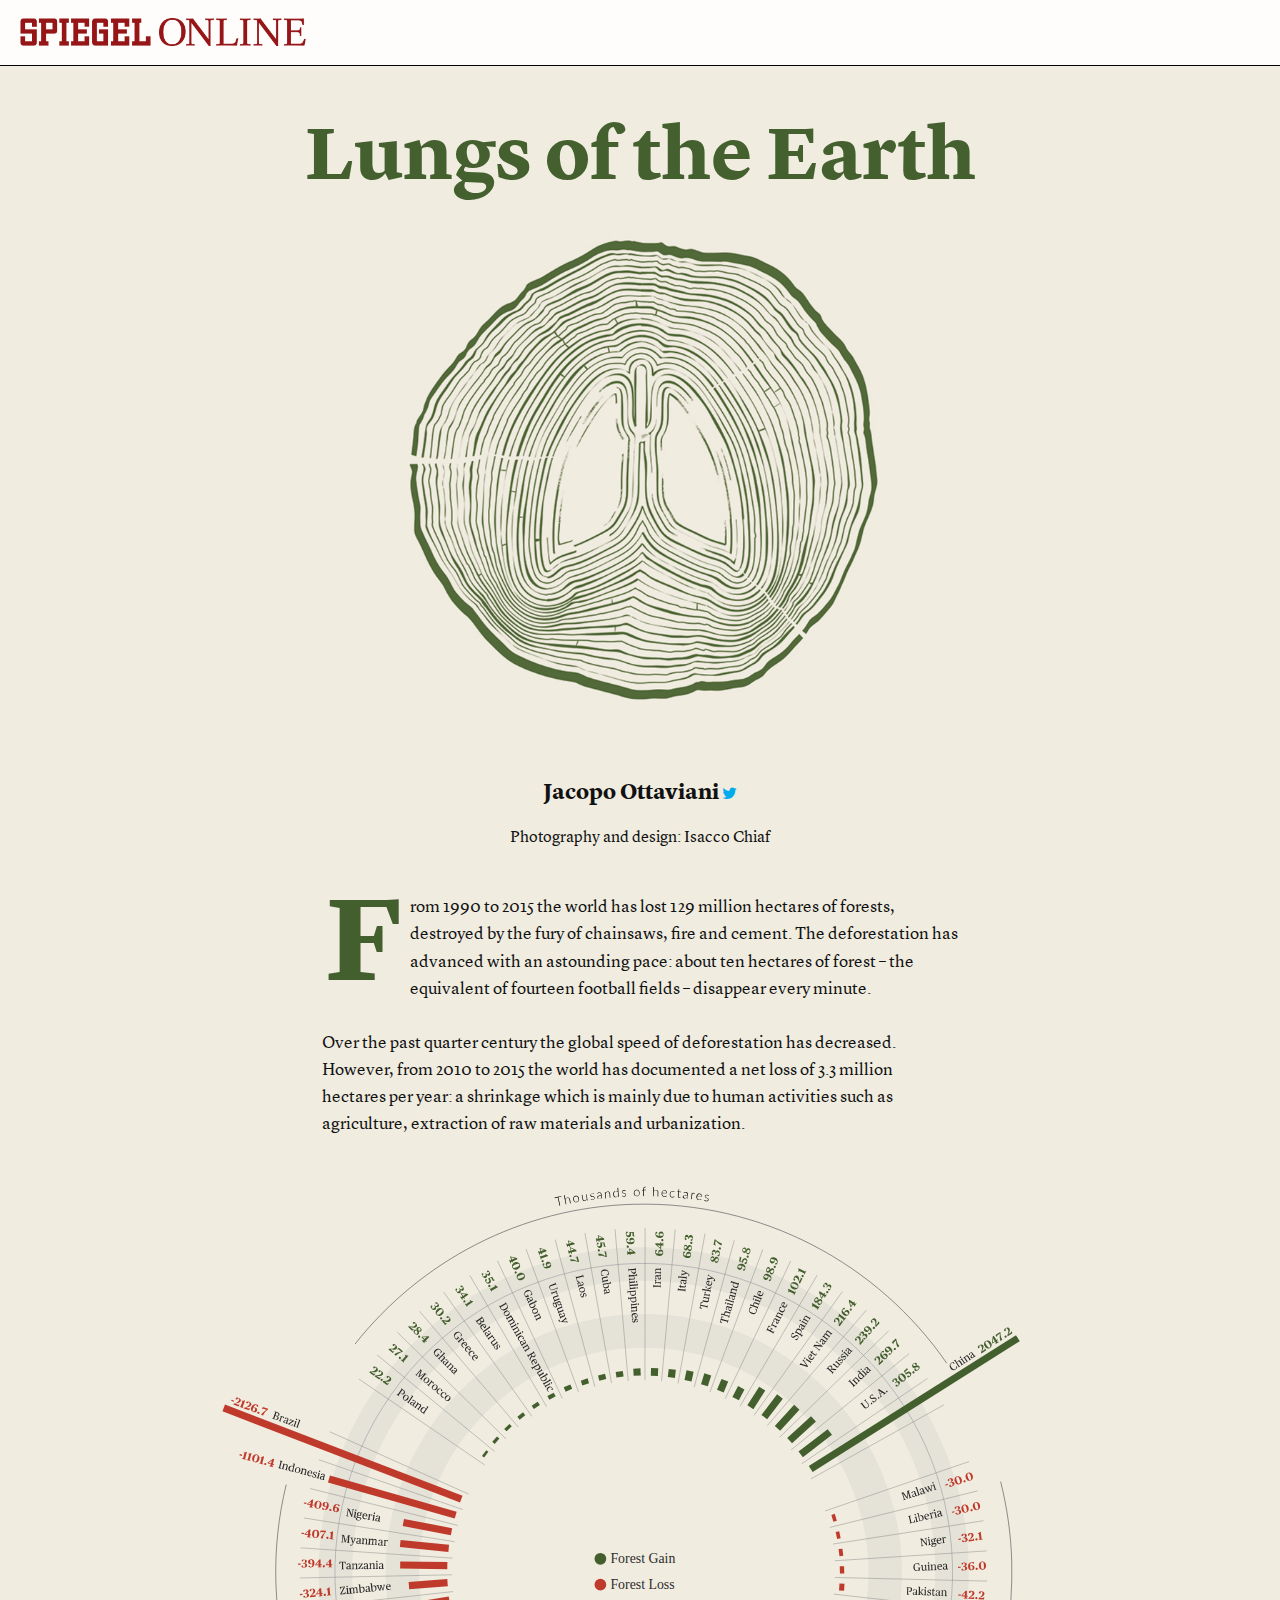
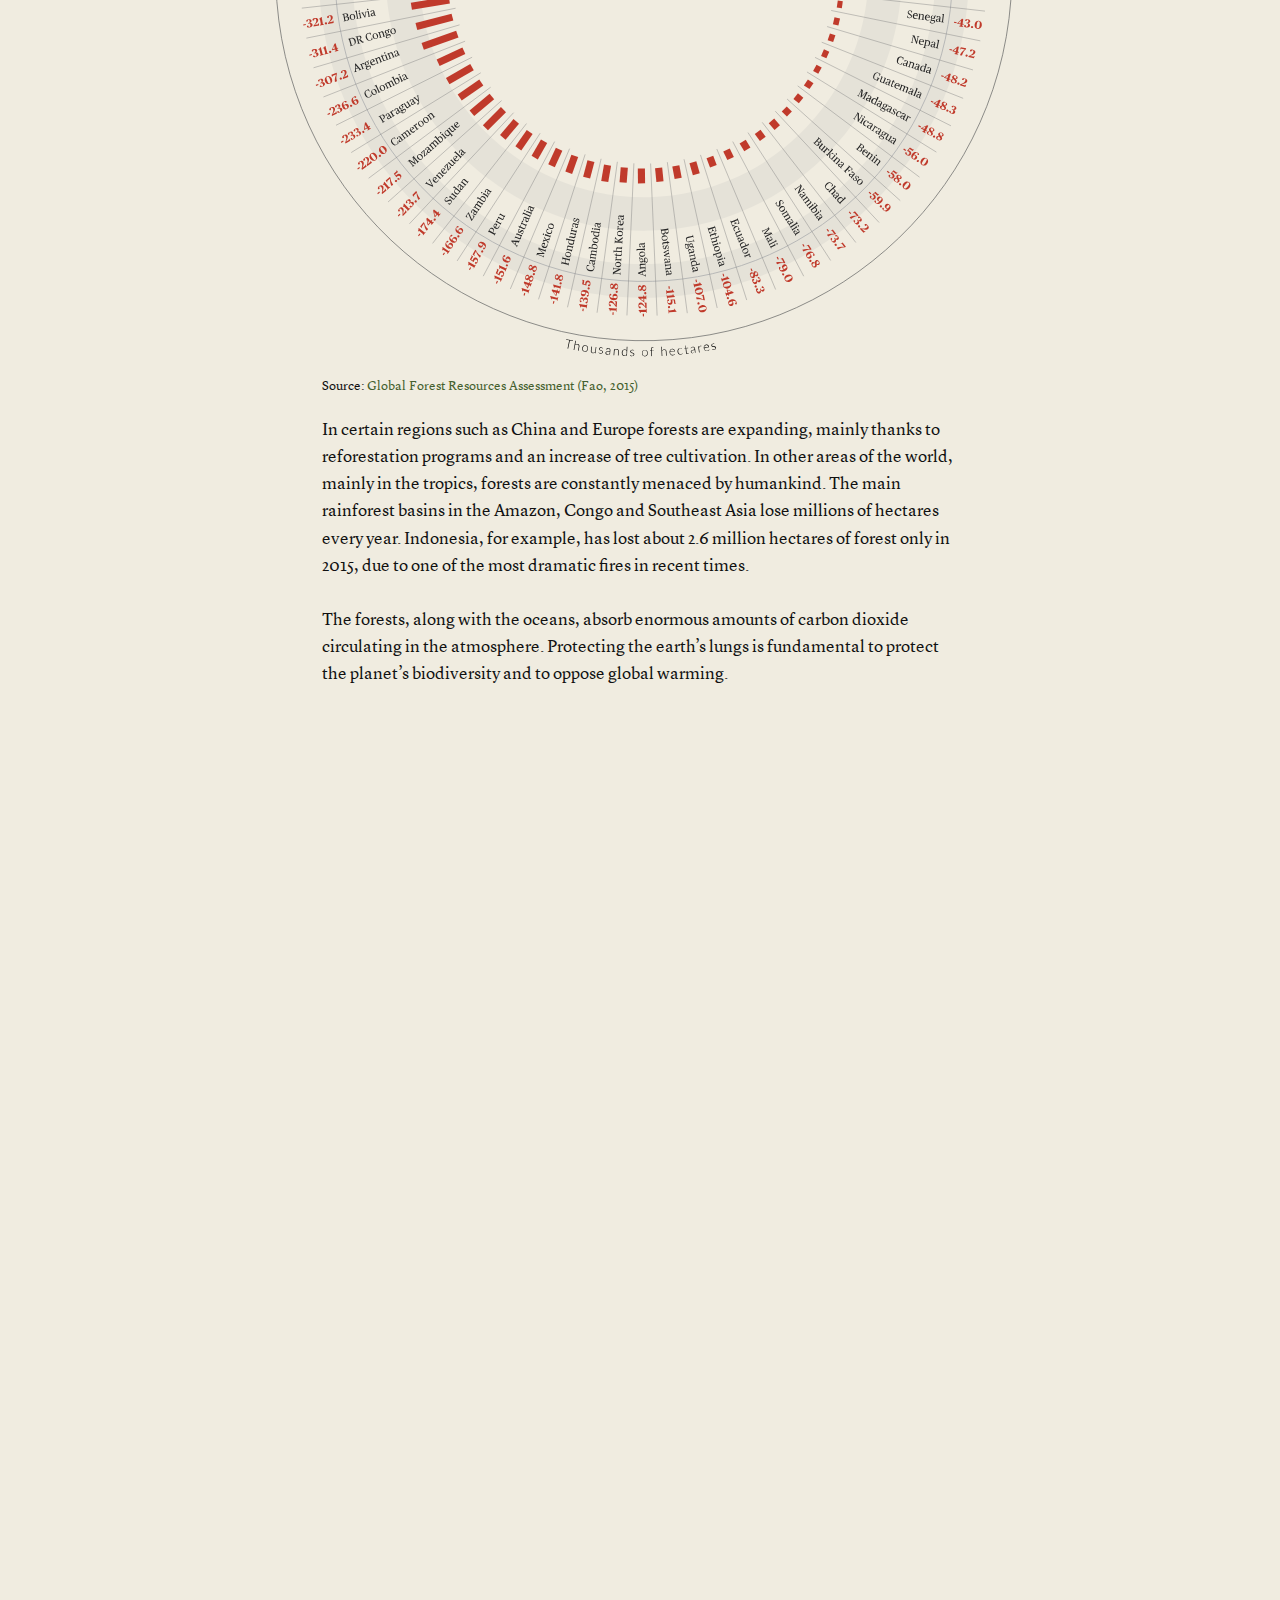
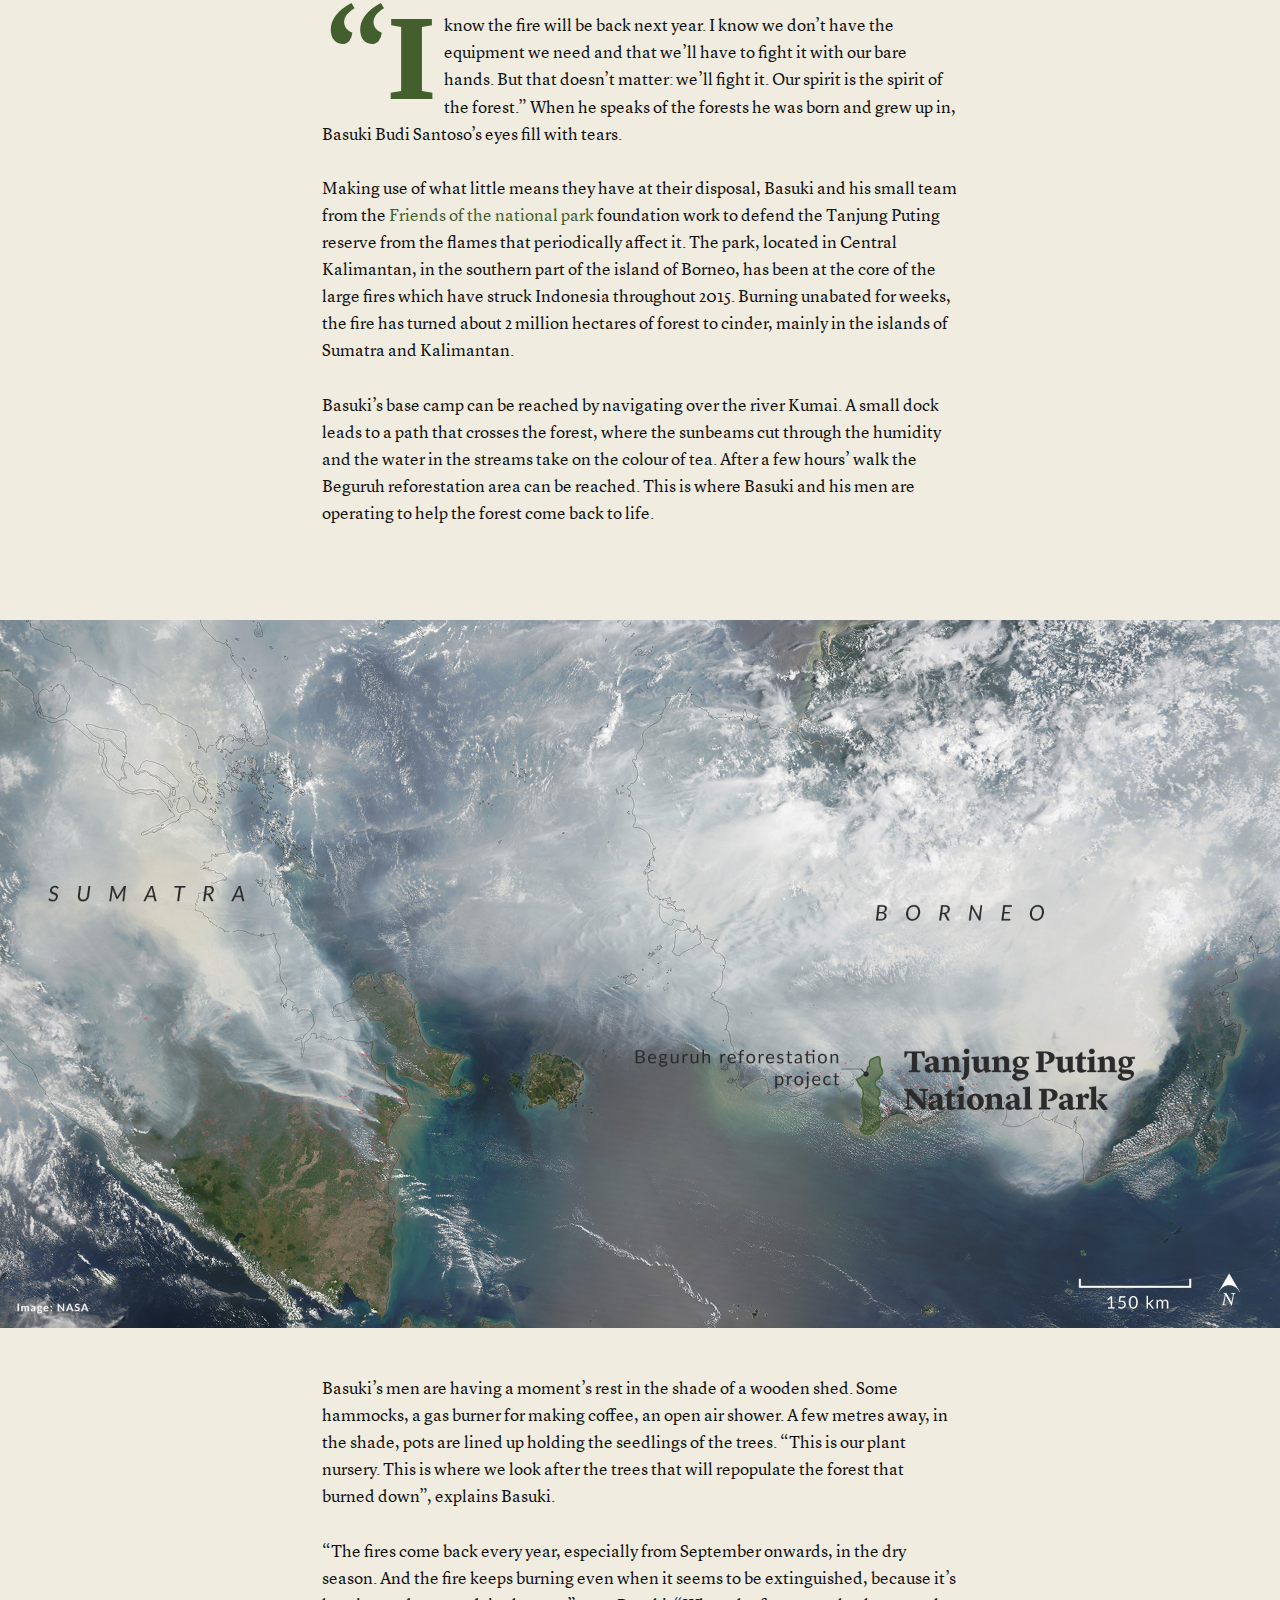
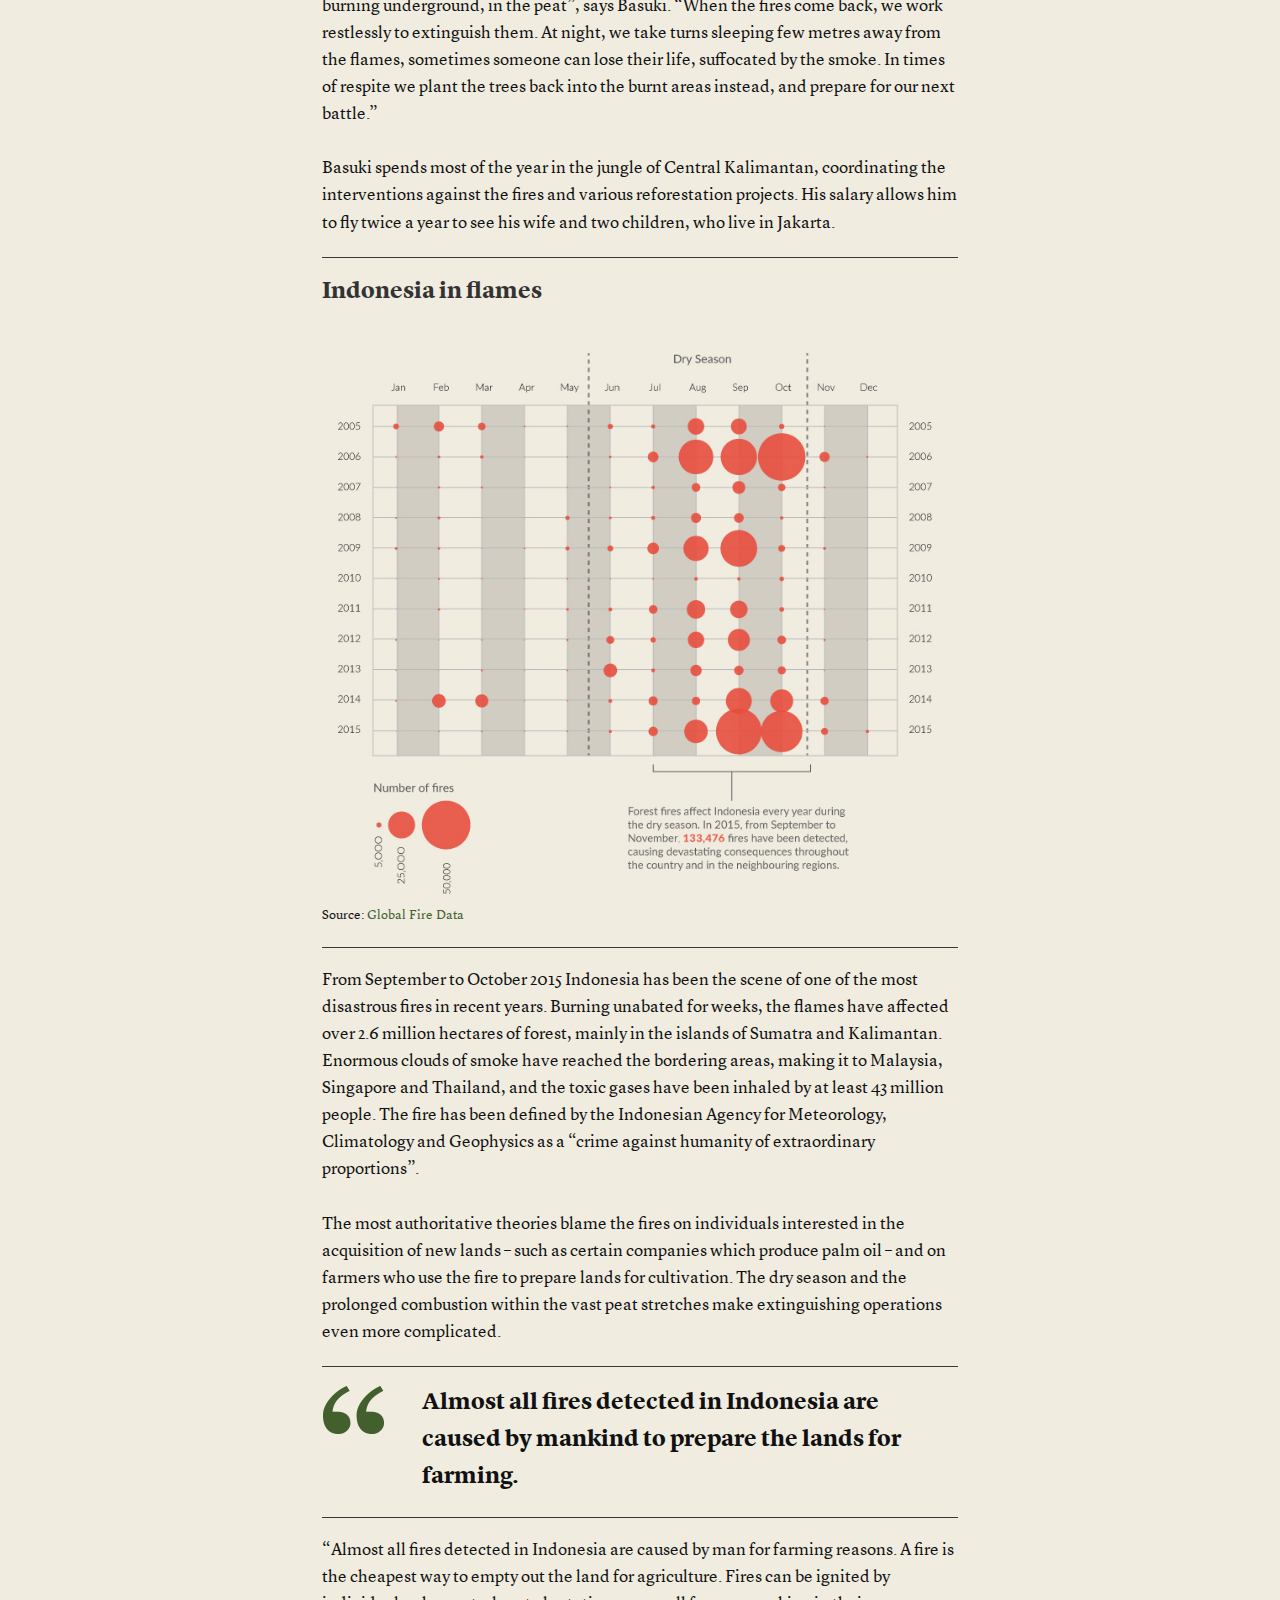
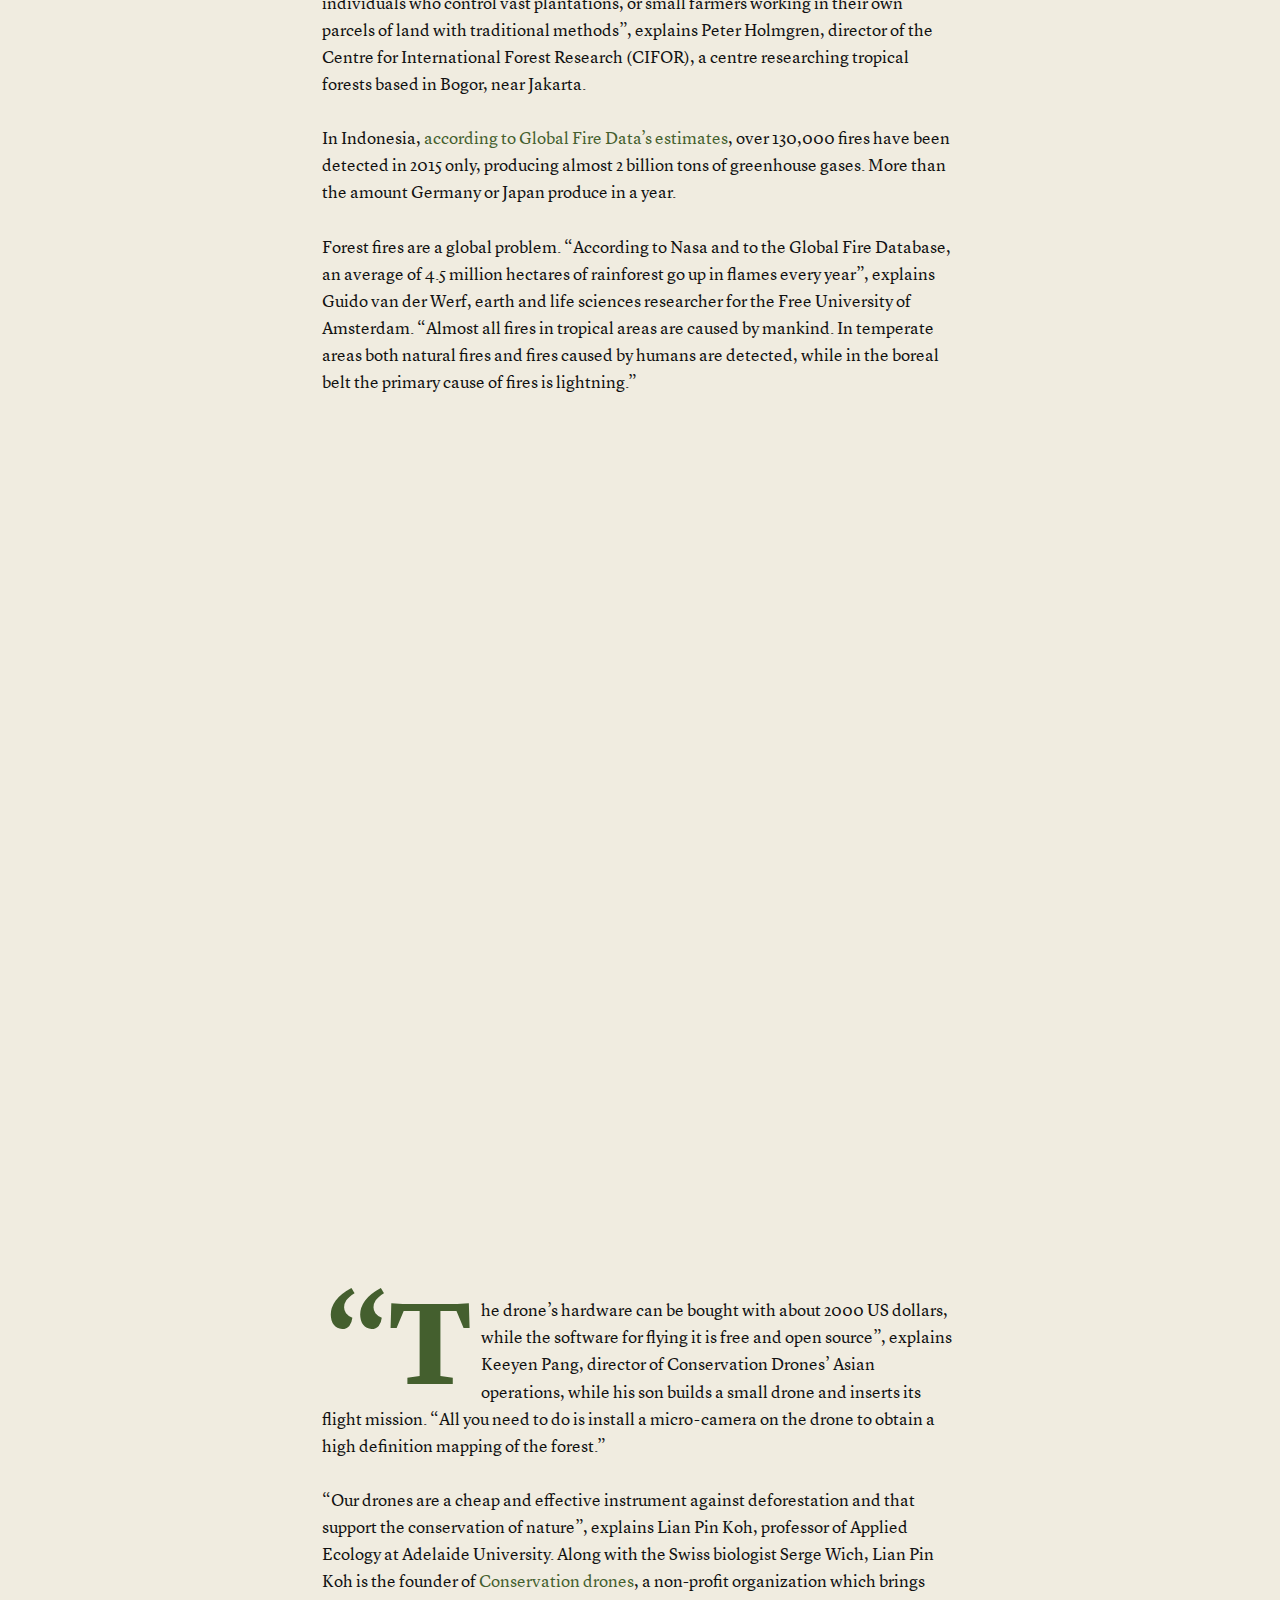
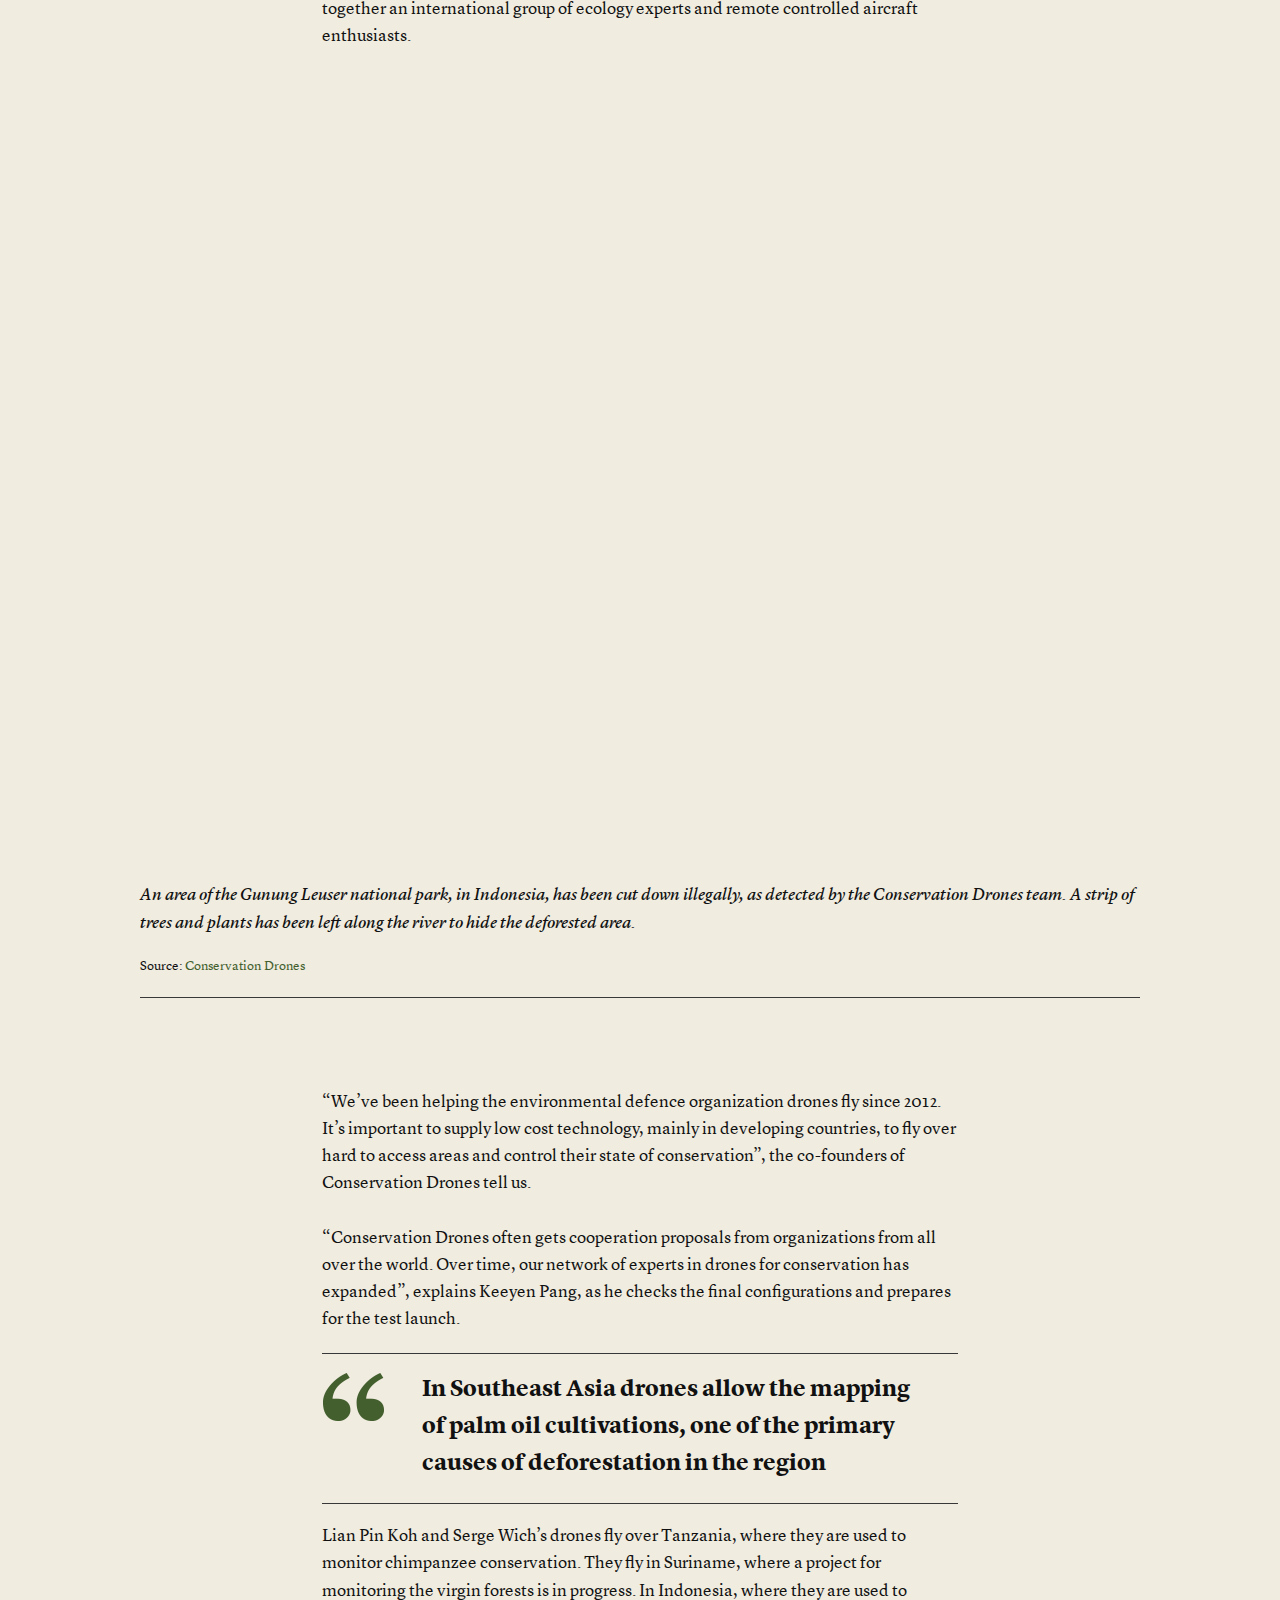
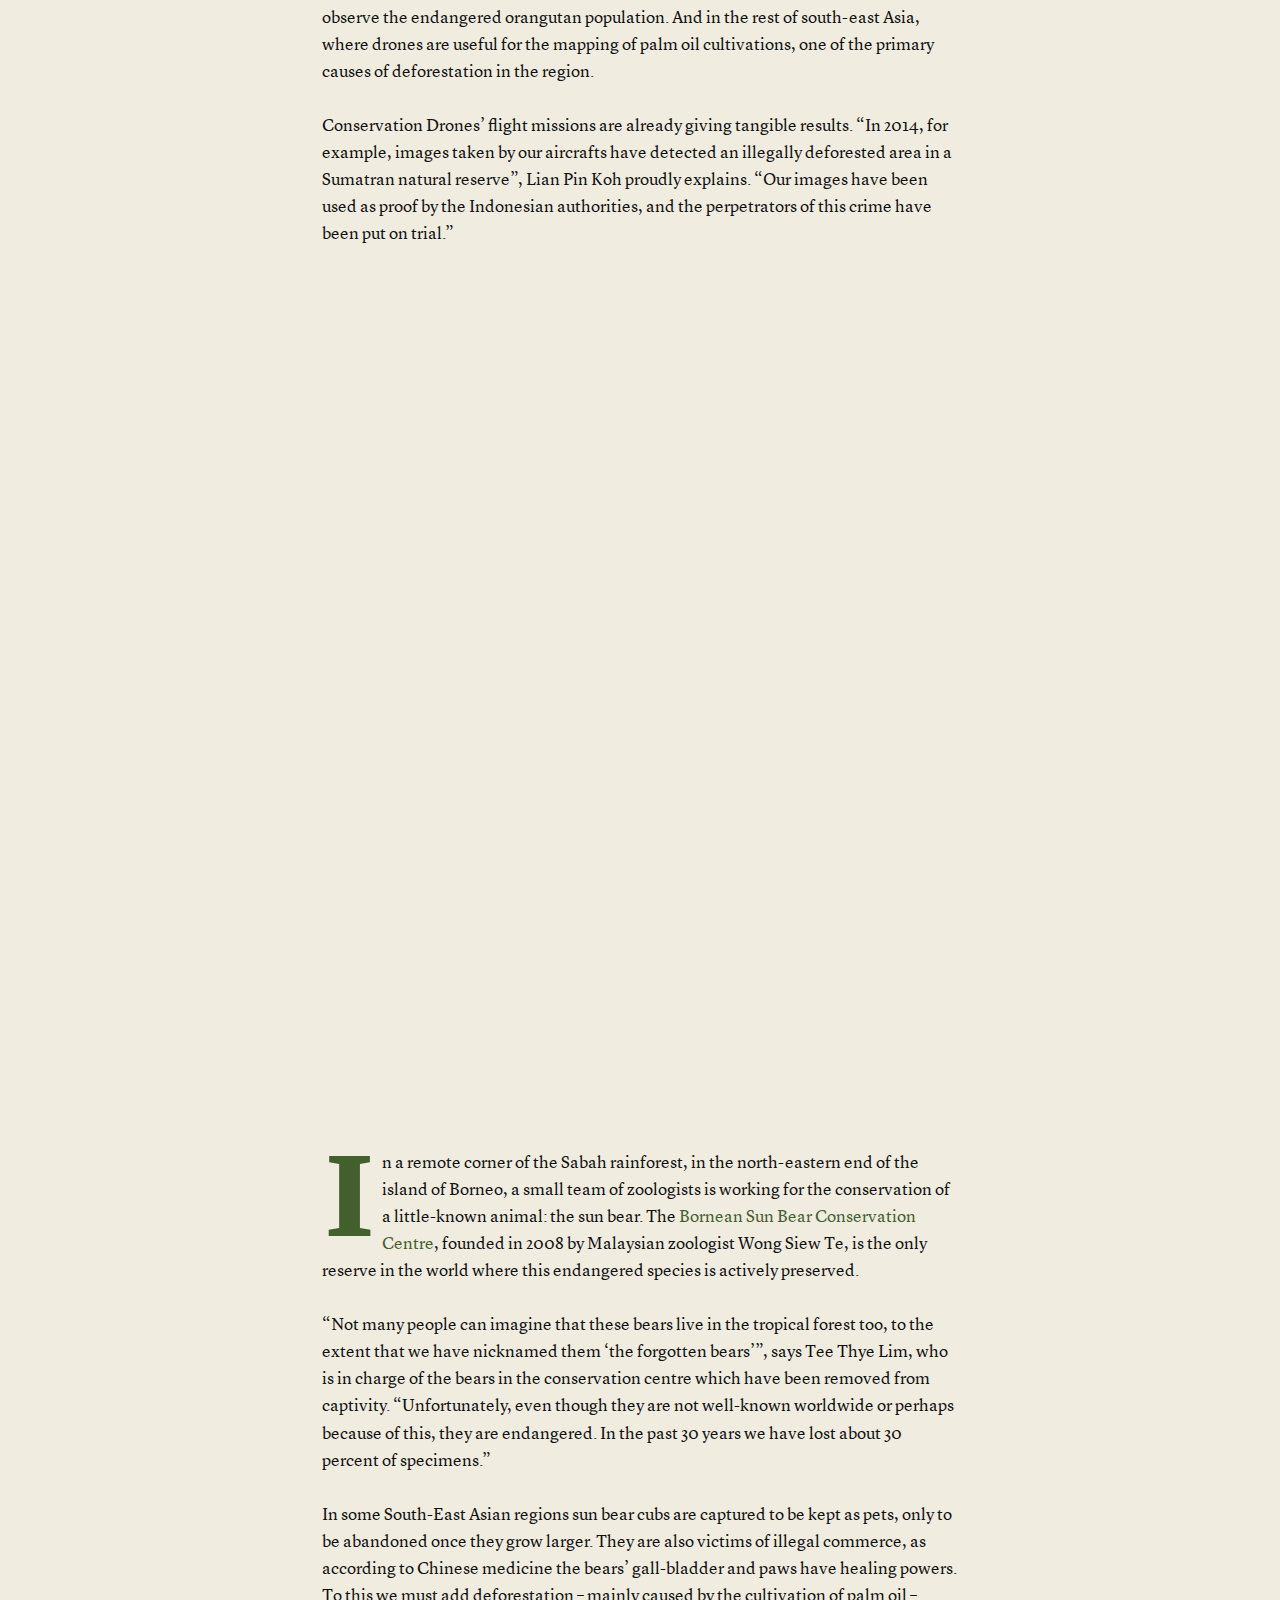
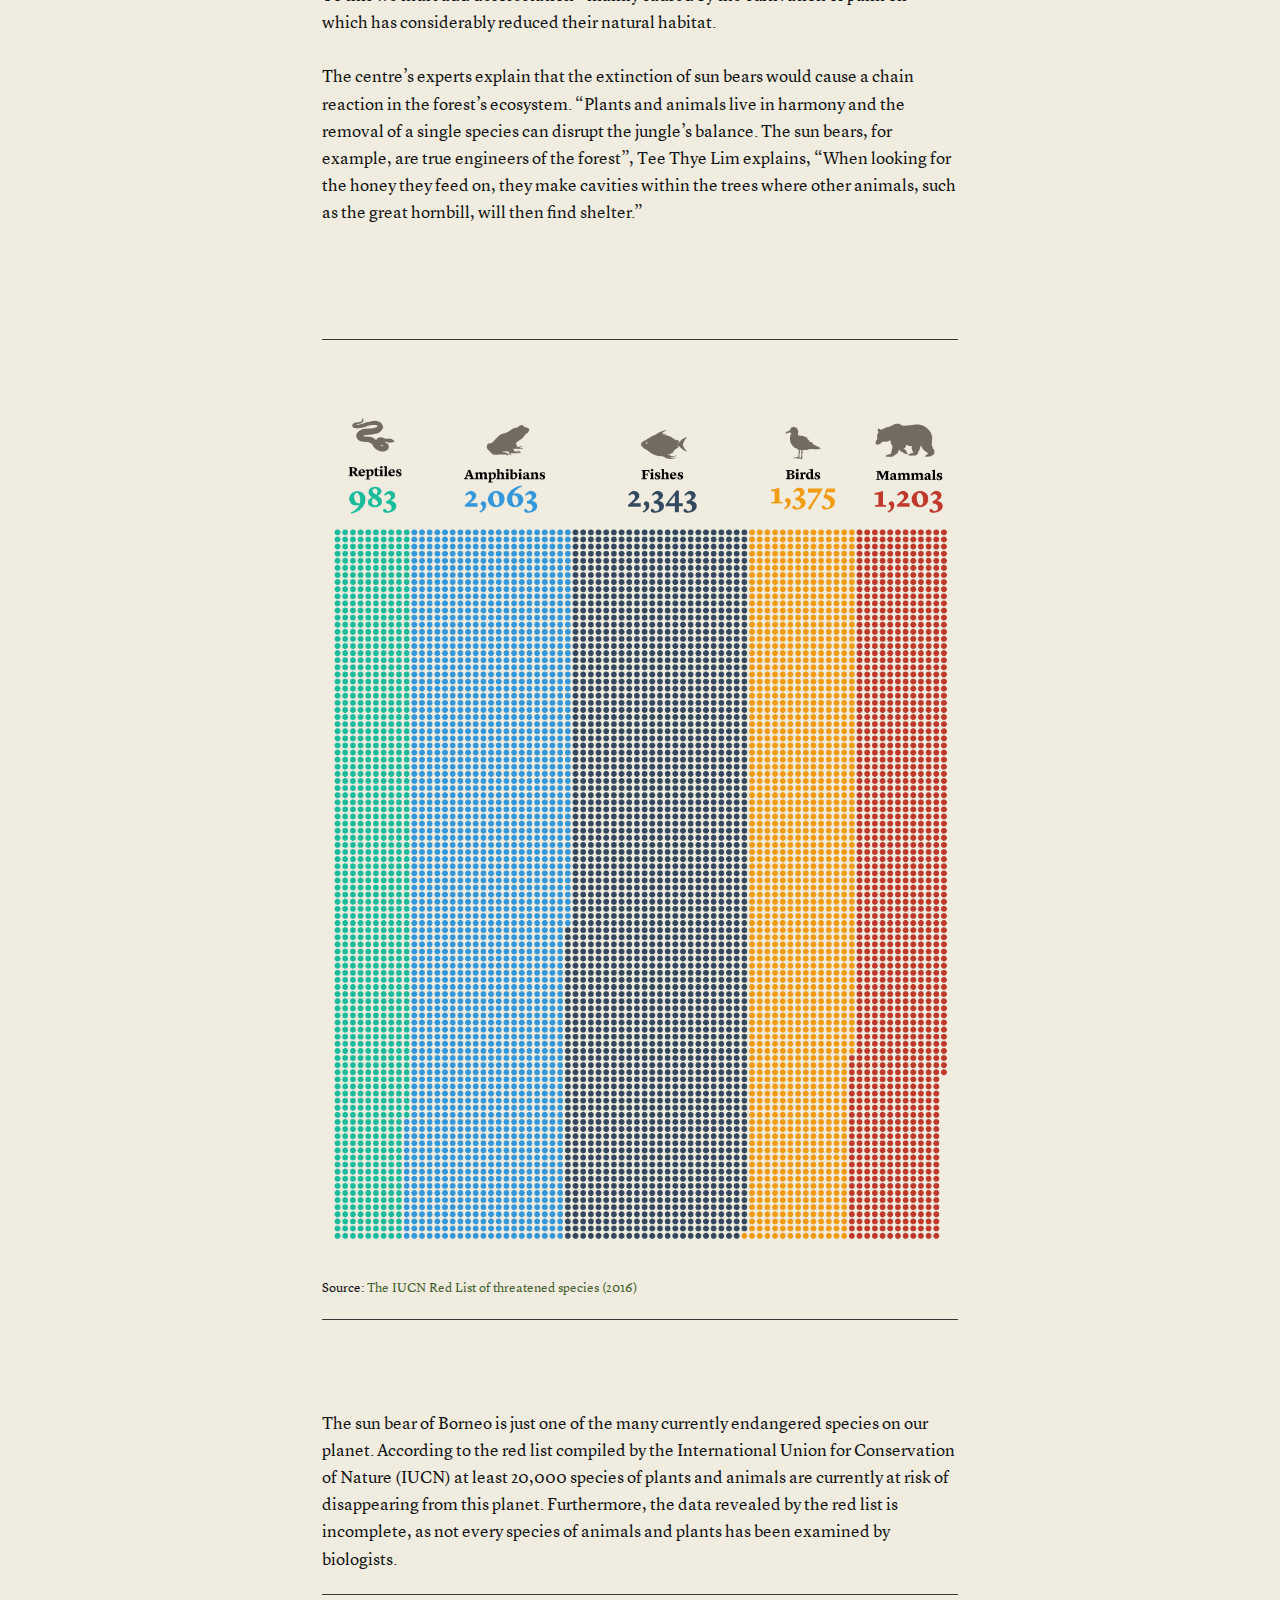
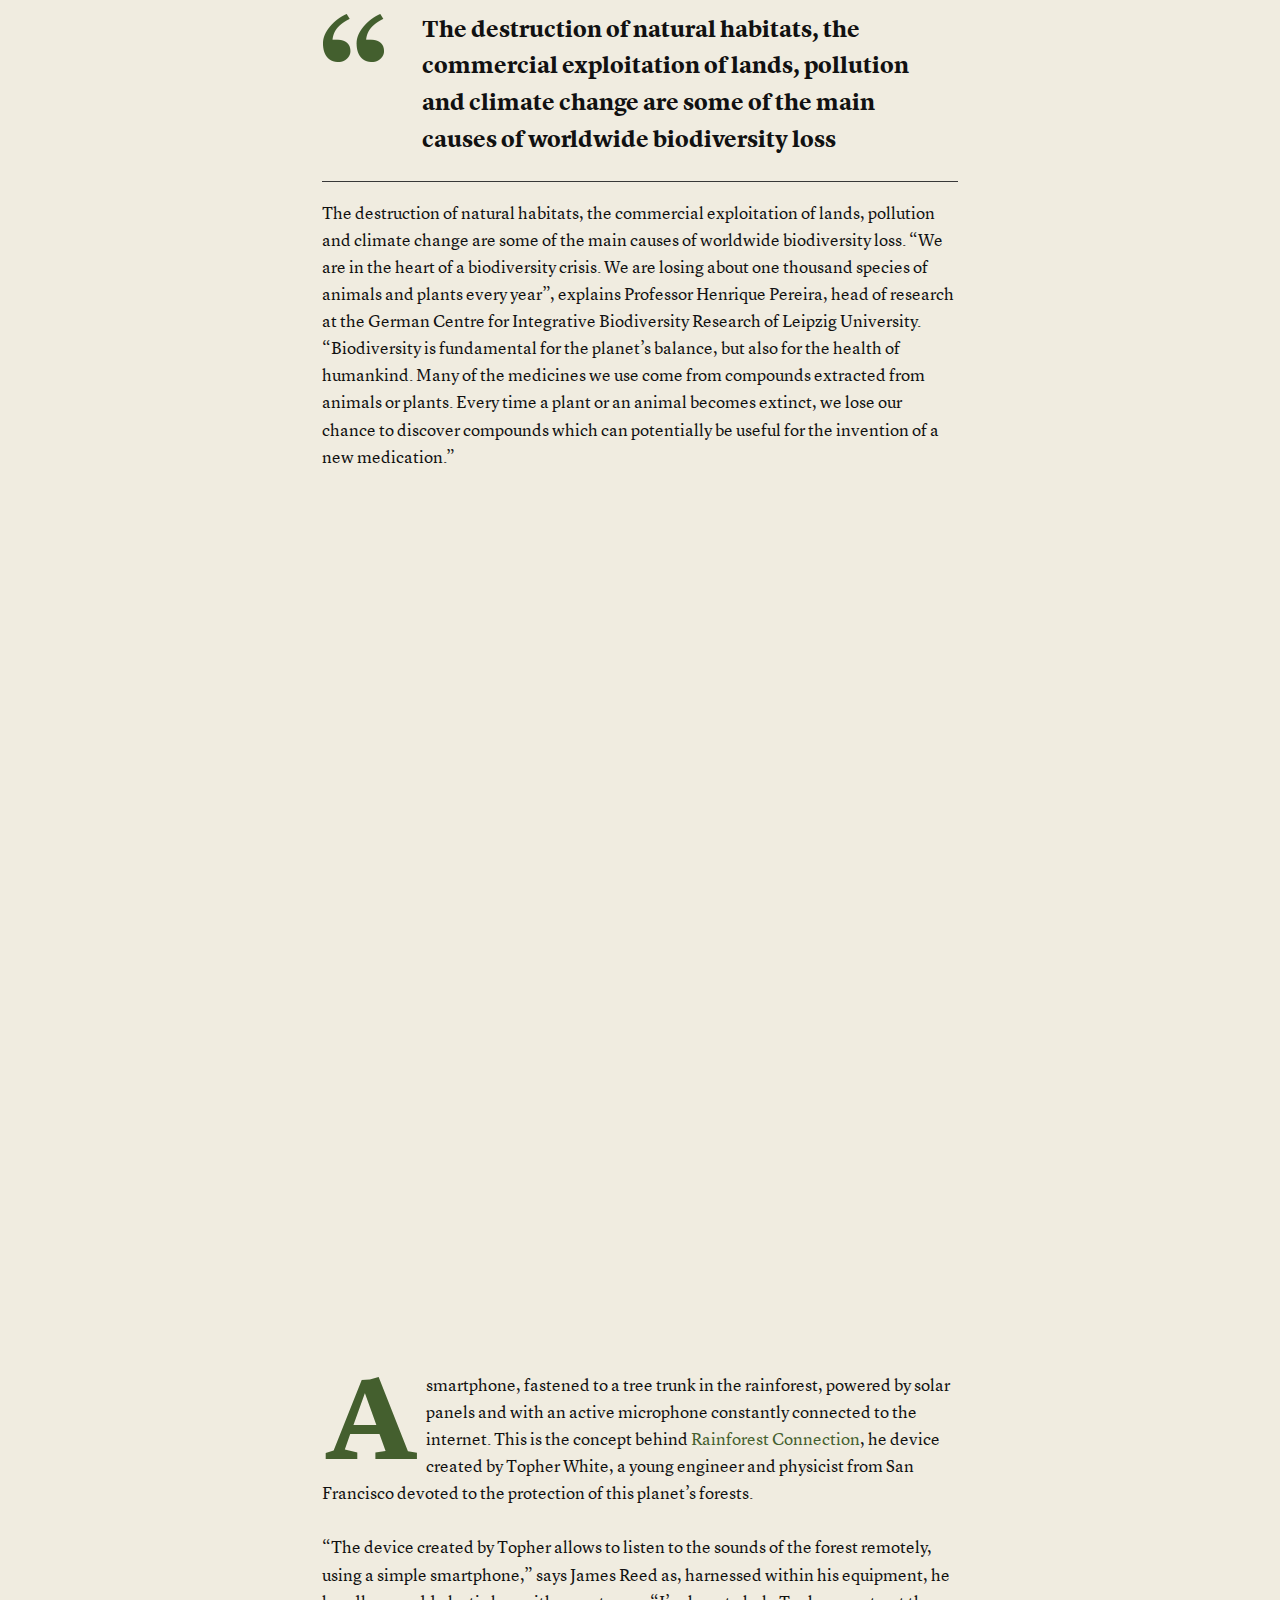
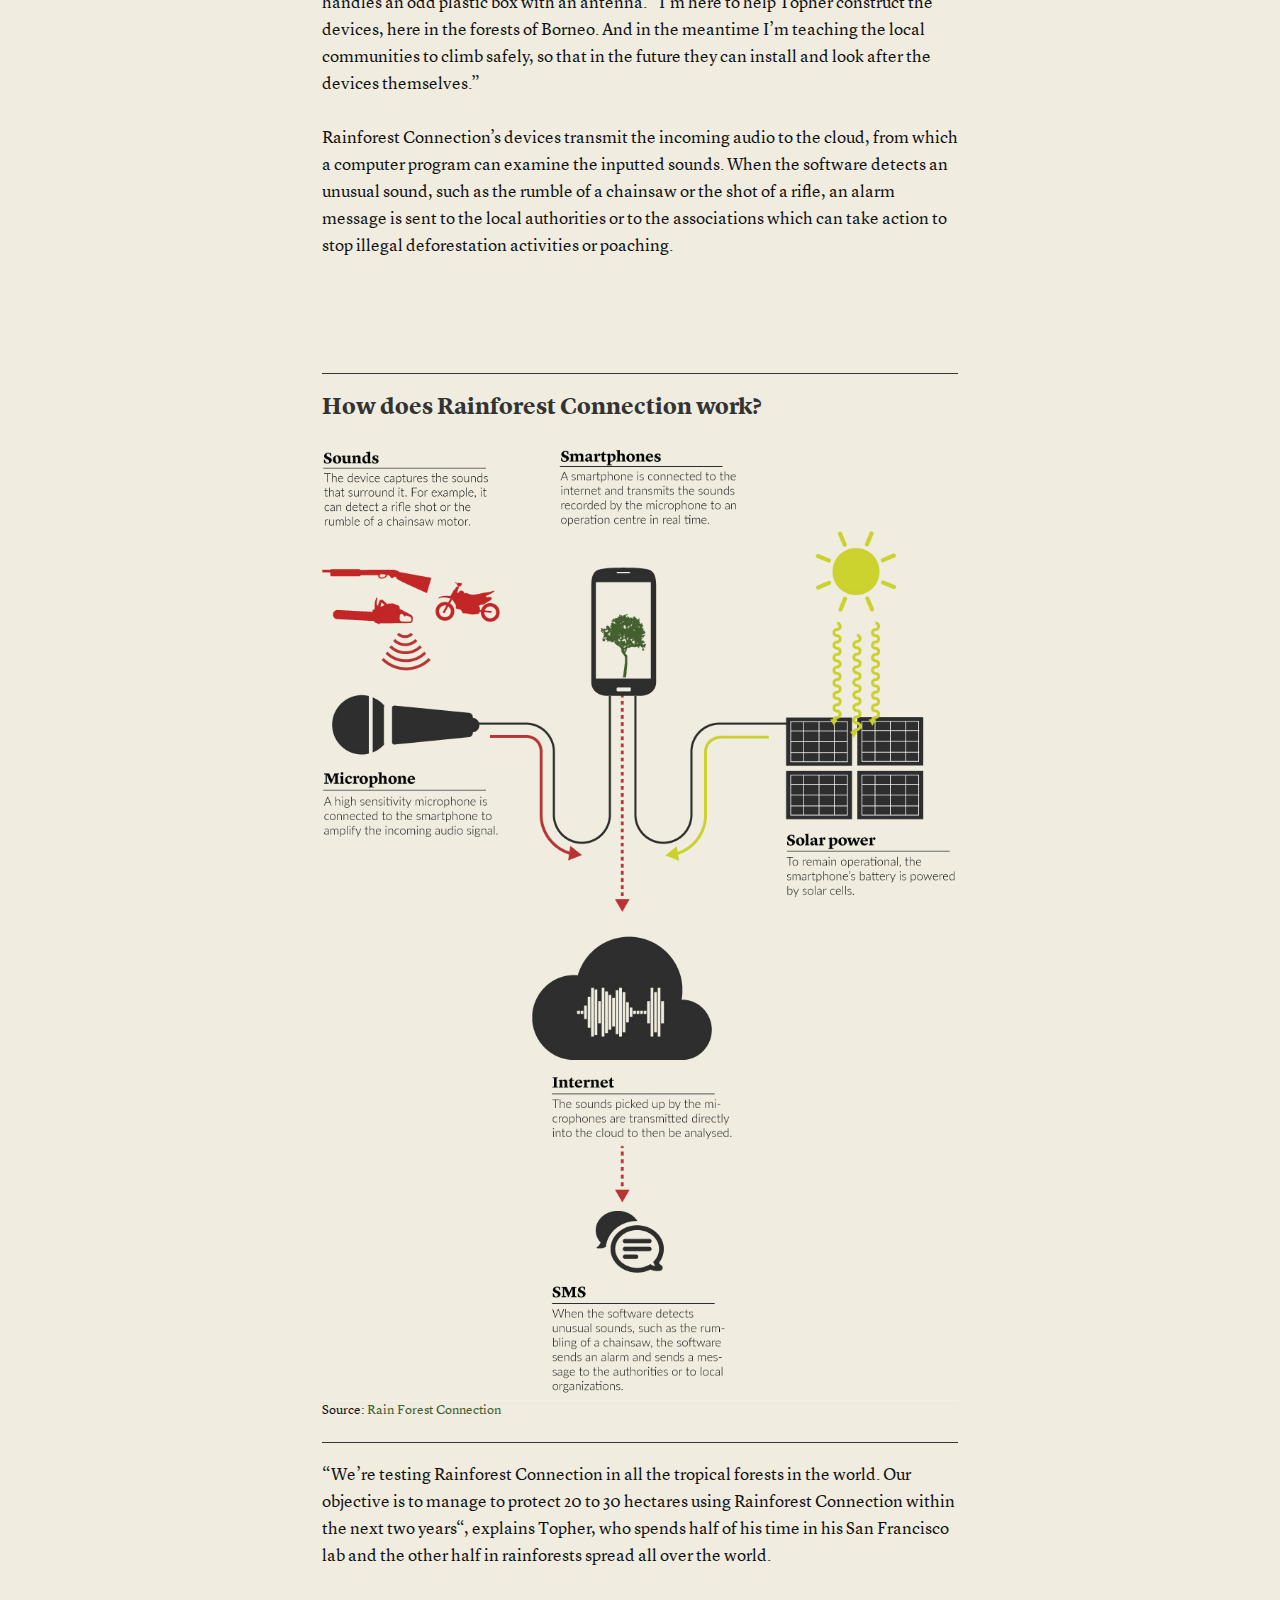
==== en/index.html @ 476be026 "sodas" ====
<!doctype html>
<html class="no-js" lang="en">



<head>

    <!--[if lt IE 9]>
  	<script src="//cdnjs.cloudflare.com/ajax/libs/html5shiv/3.6.2/html5shiv.js"></script>
  	<script src="//s3.amazonaws.com/nwapi/nwmatcher/nwmatcher-1.2.5-min.js"></script>
  	<script src="//html5base.googlecode.com/svn-history/r38/trunk/js/selectivizr-1.0.3b.js"></script>
  	<script src="//cdnjs.cloudflare.com/ajax/libs/respond.js/1.1.0/respond.min.js"></script>
	<![endif]-->

    <meta charset="utf-8" />
    <meta name="viewport" content="width=device-width, initial-scale=1.0" />
    <title>Lungs of the Earth</title>
    <link rel="stylesheet" href="css/foundation.css" />
    <link rel="stylesheet" href="css/style.css" />
    <link rel="stylesheet" href="css/animate.css" />
    <link rel="stylesheet" href="css/font/stylesheet.css" />
    <link rel="stylesheet" href="css/font-awesome.css">

    <meta name="Title" content="Lungs of the Earth" />
    <meta name="og:title" content="Lungs of the Earth" />
    <meta property="og:site_name" content="Lungs of the Earth" />
    <meta property="og:url" content="http://www.internazionale.it/webdoc/ewaste-republic/" />
    <meta name="description" content="Benvenuto nelLungs of the earth. Guarda il web-documentario" />
    <meta name="og:description" content="Benvenuto nelLungs of the earth. Guarda il web-documentario" />
    <meta name="og:image" content="http://www.internazionale.it/webdoc/ewaste-republic/images/computer.jpg" />
    <link rel="image_src" href="http://www.internazionale.it/webdoc/ewaste-republic/images/computer.jpg" />

    <meta name="keywords" content="e-waste,electronic waste,second hand electronics,rifiuti elettronici,accra,ghana,agbogbloshie,jacopo ottaviani,isacco chiaf">
    <meta name="robots" content="index,follow">


    <script src="js/vendor/modernizr.js"></script>
    <script src="js/classie.js"></script>
    <script src="http://ajax.googleapis.com/ajax/libs/jquery/1.2.6/jquery.js"></script>
    <link href='http://fonts.googleapis.com/css?family=Quattrocento:400,700' rel='stylesheet' type='text/css'>
    <link href="video-js/video-js.css" rel="stylesheet">
    <script src="video-js/video.js"></script>

    <style type="text/css">
        .vjs-default-skin .vjs-play-progress,
        .vjs-default-skin .vjs-volume-level {
            background-color: #e18f07
        }
        
        .vjs-default-skin .vjs-control-bar {
            font-size: 68%
        }

    </style>


    <script>
        function init() {
            window.addEventListener('scroll', function(e) {
                var distanceY = window.pageYOffset || document.documentElement.scrollTop,
                    shrinkOn = 300,
                    header = document.querySelector("header");
                if (distanceY > shrinkOn) {
                    classie.add(header, "smaller");
                } else {
                    if (classie.has(header, "smaller")) {
                        classie.remove(header, "smaller");
                    }
                }
            });
        }
        window.onload = init();

        $(function() {
            $(".show").click(
                function() {
                    $(".overlay-Big").fadeIn();
                    event.preventDefault();
                });
            $("#close").click(
                function() {
                    $(".overlay-Big").fadeOut();
                });
        });

        jQuery(document).ready(function($) {
            $(".scroll").click(function(event) {
                event.preventDefault();
                $('html,body').animate({
                    scrollTop: $(this.hash).offset().top
                }, 1000);
            });
        });

    </script>
</head>

<body>

    <div class="header overlay-Big">
        <a id="close">
            <img src="images/overlay-close.png" width="40px">
        </a>
        <div class="overlay-first-band">
            <div class="row">
                <div class="medium-8 medium-centered columns">
                    <h4 style="color:#fff">Lungs of the Earth</h4>
                    <br />
                    <a id="ref_tw" href="http://twitter.com/home?status=Vita%2C morte e miracoli dei rifiuti elettronici. Guarda il web documentario URL %23LifeDeathMiraclesEwaste @JacopoOttaviani&related=JacopoOttaviani" onclick="javascript:window.open(this.href, '', 'menubar=no,toolbar=no,resizable=no,scrollbars=no,height=400,width=600');return false;"><i class="fa fa-twitter"></i></a>
                    <a href=""><i class="fa fa-facebook"></i></a>
                </div>
            </div>
        </div>
    </div>


    <div id="wrapper">
        <header class="top-bar-menu">
            <div class="container clearfix">

                <!-- --------------------------- LOGO - ADD COMMENT TO REMOVE------------------- -->

                <a href="#"> <img class="hide-for-small" src="images/logo-spiegel.png"> </a>
                <a href="#"> <img class="show-for-small-only" src="images/logo-spiegel.png"> </a>

                <!-- ---------------------------  END LOGO - CLOSE COMMENT TO REMOVE------------------- -->

                <div id="title-head" class="hide-for-medium hide-for-small">
                    <ul>
                        <li>1.<a class="scroll" href="#fires"> On the line of fire</a></li>
                        <li>2.<a class="scroll" href="#drones"> Conservation drones</a></li>
                        <li>3.<a class="scroll" href="#bears"> The forgotten bears</a></li>
                        <li>4.<a class="scroll" href="#connection"> Guardians of the forest</a></li>
                    </ul>
                </div>
                <nav>
                    <ul class="hide-for-small">
                        <li>
                            <a id="ref_tw" href="http://twitter.com/home?status=La repubblica dell’e-waste. Guarda il web documentario di @JacopoOttaviani su @Internazionale: http://www.internazionale.it/webdoc/ewaste-republic %23ewasterepublic&related=JacopoOttaviani" onclick="javascript:window.open(this.href, '', 'menubar=no,toolbar=no,resizable=no,scrollbars=no,height=400,width=600');return false;">
                                <i class="fa fa-twitter"></i></a>
                        </li>

                        <li>
                            <script>
                                function fbs_click() {
                                    u = location.href;
                                    t = document.title;
                                    window.open('http://www.facebook.com/sharer/sharer.php?u=' + encodeURIComponent(u) + '&t=' + encodeURIComponent(t), 'sharer', 'toolbar=0,status=0,width=626,height=436');
                                    return false;
                                }

                            </script>
                            <a href="http://www.facebook.com/sharer/sharer.php?u=<;url>" class="fb_share_button_2" onclick="return fbs_click()" target="_blank" style="text-decoration:none;"> <i class="fa fa-facebook"></i></a>

                        </li>
                        <!-- <li class="show"><a href="#"><i class="fa fa-info-circle"> about</i></a></li>-->
                    </ul>
                </nav>
            </div>
        </header>
        <!-- /header -->



        <div class="row title-page" id="top">
            <div class=" large-12 columns">
                <h1 class="animated fadeIn" id="delay-01" style="color:#44602e"> Lungs of the Earth </h1>
            </div>
        </div>

        <img class="animated fadeIn logo-style" id="delay-02" src="images/logo_loe.jpg">

        <div class="row">
            <div class="medium-8 medium-centered columns intro-names">
                <div class="names">
                    <p><b>Jacopo Ottaviani</b>
                        <a href="https://twitter.com/JacopoOttaviani" target="_blank"> <i class="fa fa-twitter" style="color:#00aced"></i>
                        </a>
                    </p>
                    <br />
                    <p>Photography and design: Isacco Chiaf</p>
                    <br />
                    <br />
                </div>
            </div>
        </div>

        <div class="row">
            <div class="medium-8 medium-centered columns">
                <p>
                    <span class="firstcharacter">F</span>rom 1990 to 2015 the world has lost 129 million hectares of forests, destroyed by the fury of chainsaws, fire and cement. The deforestation has advanced with an astounding pace: about ten hectares of forest – the equivalent of fourteen football fields – disappear every minute.
                    <br>
                    <br> Over the past quarter century the global speed of deforestation has decreased. However, from 2010 to 2015 the world has documented a net loss of 3.3 million hectares per year: a shrinkage which is mainly due to human activities such as agriculture, extraction of raw materials and urbanization.
                </p>
            </div>
        </div>
        <div class="row">
            <img src="images/forest_loss.svg">
        </div>

        <div class="row">
            <div class="medium-8 medium-centered columns">
                <p class="fonte">Source: <a href="http://www.fao.org/forest-resources-assessment/en/" target="_blank"> Global Forest Resources Assessment (Fao, 2015)</a> </p>
                <p>
                    In certain regions such as China and Europe forests are expanding, mainly thanks to reforestation programs and an increase of tree cultivation. In other areas of the world, mainly in the tropics, forests are constantly menaced by humankind. The main rainforest basins in the Amazon, Congo and Southeast Asia lose millions of hectares every year. Indonesia, for example, has lost about 2.6 million hectares of forest only in 2015, due to one of the most dramatic fires in recent times.
                    <br>
                    <br> The forests, along with the oceans, absorb enormous amounts of carbon dioxide circulating in the atmosphere. Protecting the earth’s lungs is fundamental to protect the planet’s biodiversity and to oppose global warming.
                </p>
            </div>
        </div>
        <br>
        <br>
        <br>
        <br>





        <!-- --------------------------------------CHAPTER_01 .------------------------ -->




        <div class="flex-video widescreen vimeo" id="fires">
            <iframe src="https://player.vimeo.com/video/182289695" width="400" height="225" frameborder="0" webkitAllowFullScreen mozallowfullscreen allowFullScreen></iframe>
        </div>

        <div class="row">
            <div class="medium-8 medium-centered columns">
                <br>
                <br>
                <br>
                <p>
                    <span class="firstcharacter">“I</span> know the fire will be back next year. I know we don’t have the equipment we need and that we’ll have to fight it with our bare hands. But that doesn’t matter: we’ll fight it. Our spirit is the spirit of the forest.” When he speaks of the forests he was born and grew up in, Basuki Budi Santoso’s eyes fill with tears.
                    <br>
                    <br> Making use of what little means they have at their disposal, Basuki and his small team from the <a href="http://bit.ly/friendsnationalparkfdt" target="_blank">Friends of the national park</a> foundation work to defend the Tanjung Puting reserve from the flames that periodically affect it. The park, located in Central Kalimantan, in the southern part of the island of Borneo, has been at the core of the large fires which have struck Indonesia throughout 2015. Burning unabated for weeks, the fire has turned about 2 million hectares of forest to cinder, mainly in the islands of Sumatra and Kalimantan.
                    <br>
                    <br> Basuki’s base camp can be reached by navigating over the river Kumai. A small dock leads to a path that crosses the forest, where the sunbeams cut through the humidity and the water in the streams take on the colour of tea. After a few hours’ walk the Beguruh reforestation area can be reached. This is where Basuki and his men are operating to help the forest come back to life.
                </p>
            </div>
        </div>
        <br />
        <br />
        <br />
        <img src="images/satellite.jpg">
        <br />
        <br />
        <br />
        <div class="row">
            <div class="medium-8 medium-centered columns">
                <p>
                    Basuki’s men are having a moment’s rest in the shade of a wooden shed. Some hammocks, a gas burner for making coffee, an open air shower. A few metres away, in the shade, pots are lined up holding the seedlings of the trees. “This is our plant nursery. This is where we look after the trees that will repopulate the forest that burned down”, explains Basuki.

                    <br>
                    <br> “The fires come back every year, especially from September onwards, in the dry season. And the fire keeps burning even when it seems to be extinguished, because it’s burning underground, in the peat”, says Basuki. “When the fires come back, we work restlessly to extinguish them. At night, we take turns sleeping few metres away from the flames, sometimes someone can lose their life, suffocated by the smoke. In times of respite we plant the trees back into the burnt areas instead, and prepare for our next battle.”
                    <br>
                    <br> Basuki spends most of the year in the jungle of Central Kalimantan, coordinating the interventions against the fires and various reforestation projects. His salary allows him to fly twice a year to see his wife and two children, who live in Jakarta.
                    <br />
                </p>
                <hr>
                <h4>Indonesia in flames</h4>
                <br />
                <img src="images/burn_calendar.jpg">
                <p class="fonte">Source: <a href="http://www.globalfiredata.org/data.html" target="_blank"> Global Fire Data</a> </p>
                <hr>
                <p>
                    From September to October 2015 Indonesia has been the scene of one of the most disastrous fires in recent years. Burning unabated for weeks, the flames have affected over 2.6 million hectares of forest, mainly in the islands of Sumatra and Kalimantan. Enormous clouds of smoke have reached the bordering areas, making it to Malaysia, Singapore and Thailand, and the toxic gases have been inhaled by at least 43 million people. The fire has been defined by the Indonesian Agency for Meteorology, Climatology and Geophysics as a “crime against humanity of extraordinary proportions”.
                    <br>
                    <br> The most authoritative theories blame the fires on individuals interested in the acquisition of new lands – such as certain companies which produce palm oil – and on farmers who use the fire to prepare lands for cultivation. The dry season and the prolonged combustion within the vast peat stretches make extinguishing operations even more complicated. </p>
                <hr>
                <p class="quote LyonTextOSFWeb-Bold">
                    Almost all fires detected in Indonesia are caused by mankind to prepare the lands for farming.
                </p>
                <hr>
                <p> “Almost all fires detected in Indonesia are caused by man for farming reasons. A fire is the cheapest way to empty out the land for agriculture. Fires can be ignited by individuals who control vast plantations, or small farmers working in their own parcels of land with traditional methods”, explains Peter Holmgren, director of the Centre for International Forest Research (CIFOR), a centre researching tropical forests based in Bogor, near Jakarta.
                    <br>
                    <br> In Indonesia, <a href="http://www.globalfiredata.org/updates.html#2015_indonesia" target="_blank">according to Global Fire Data’s estimates</a>, over 130,000 fires have been detected in 2015 only, producing almost 2 billion tons of greenhouse gases. More than the amount Germany or Japan produce in a year.
                    <br>
                    <br> Forest fires are a global problem. “According to Nasa and to the Global Fire Database, an average of 4.5 million hectares of rainforest go up in flames every year”, explains Guido van der Werf, earth and life sciences researcher for the Free University of Amsterdam. “Almost all fires in tropical areas are caused by mankind. In temperate areas both natural fires and fires caused by humans are detected, while in the boreal belt the primary cause of fires is lightning.”
                    <br />
                </p>


            </div>
        </div>



        <!-- --------------------------------------CHAPTER_02 .------------------------ -->



        <br>
        <br>
        <br>
        <br>

        <div class="flex-video widescreen vimeo" id="drones">
            <iframe src="https://player.vimeo.com/video/182289303" width="400" height="225" frameborder="0" webkitAllowFullScreen mozallowfullscreen allowFullScreen></iframe>
        </div>


        <div class="row">
            <div class="medium-8 medium-centered columns">
                <br>
                <br>
                <p>
                    <span class="firstcharacter">“T</span>he drone’s hardware can be bought with about 2000 US dollars, while the software for flying it is free and open source”, explains Keeyen Pang, director of Conservation Drones’ Asian operations, while his son builds a small drone and inserts its flight mission. “All you need to do is install a micro-camera on the drone to obtain a high definition mapping of the forest.”
                    <br>
                    <br> “Our drones are a cheap and effective instrument against deforestation and that support the conservation of nature”, explains Lian Pin Koh, professor of Applied Ecology at Adelaide University. Along with the Swiss biologist Serge Wich, Lian Pin Koh is the founder of <a href="http://bit.ly/conservation-drones" target="_blank">Conservation drones</a>, a non-profit organization which brings together an international group of ecology experts and remote controlled aircraft enthusiasts.</p>
            </div>
        </div>
        <br />
        <br />
        <br />
        <div class="row">


            <br>





            <div class="flex-video-03">
                <iframe frameborder="0" class="juxtapose" width="100%" height="788" src="https://cdn.knightlab.com/libs/juxtapose/latest/embed/index.html?uid=8234250c-740c-11e6-b53e-0edaf8f81e27"></iframe>
            </div>

            <p class="sottotitolo">An area of the Gunung Leuser national park, in Indonesia, has been cut down illegally, as detected by the Conservation Drones team. A strip of trees and plants has been left along the river to hide the deforested area.
            </p>
            <p class="fonte">Source: <a href="https://conservationdrones.org/" target="_blank">Conservation Drones</a> </p>
            <hr>


            </video>
        </div>
        <br />
        <br />
        <br />

        <div class="row">
            <div class="medium-8 medium-centered columns">
                <p>

                    “We’ve been helping the environmental defence organization drones fly since 2012. It’s important to supply low cost technology, mainly in developing countries, to fly over hard to access areas and control their state of conservation”, the co-founders of Conservation Drones tell us.
                    <br>
                    <br> “Conservation Drones often gets cooperation proposals from organizations from all over the world. Over time, our network of experts in drones for conservation has expanded”, explains Keeyen Pang, as he checks the final configurations and prepares for the test launch.
                </p>
                <hr>
                <p class="quote LyonTextOSFWeb-Bold">
                    In Southeast Asia drones allow the mapping of palm oil cultivations, one of the primary causes of deforestation in the region
                </p>
                <hr>
                <p> Lian Pin Koh and Serge Wich’s drones fly over Tanzania, where they are used to monitor chimpanzee conservation. They fly in Suriname, where a project for monitoring the virgin forests is in progress. In Indonesia, where they are used to observe the endangered orangutan population. And in the rest of south-east Asia, where drones are useful for the mapping of palm oil cultivations, one of the primary causes of deforestation in the region.
                    <br>
                    <br> Conservation Drones’ flight missions are already giving tangible results. “In 2014, for example, images taken by our aircrafts have detected an illegally deforested area in a Sumatran natural reserve”, Lian Pin Koh proudly explains. “Our images have been used as proof by the Indonesian authorities, and the perpetrators of this crime have been put on trial.”

                    <br />
                </p>
            </div>
        </div>




        <!-- --------------------------------------CHAPTER_03 .------------------------ -->



        <br>
        <br>
        <br>
        <br>

        <div class="flex-video widescreen vimeo" id="bears">
            <iframe src="https://player.vimeo.com/video/182289671" width="400" height="225" frameborder="0" webkitAllowFullScreen mozallowfullscreen allowFullScreen></iframe>
        </div>


        <div class="row">
            <div class="medium-8 medium-centered columns">
                <br>
                <br>
                <p>
                    <span class="firstcharacter">I</span>n a remote corner of the Sabah rainforest, in the north-eastern end of the island of Borneo, a small team of zoologists is working for the conservation of a little-known animal: the sun bear. The <a href="http://bit.ly/sunbearscenter" target="_blank">Bornean Sun Bear Conservation Centre</a>, founded in 2008 by Malaysian zoologist Wong Siew Te, is the only reserve in the world where this endangered species is actively preserved.
                    <br>
                    <br>“Not many people can imagine that these bears live in the tropical forest too, to the extent that we have nicknamed them ‘the forgotten bears’”, says Tee Thye Lim, who is in charge of the bears in the conservation centre which have been removed from captivity. “Unfortunately, even though they are not well-known worldwide or perhaps because of this, they are endangered. In the past 30 years we have lost about 30 percent of specimens.”
                    <br>
                    <br> In some South-East Asian regions sun bear cubs are captured to be kept as pets, only to be abandoned once they grow larger. They are also victims of illegal commerce, as according to Chinese medicine the bears’ gall-bladder and paws have healing powers. To this we must add deforestation – mainly caused by the cultivation of palm oil – which has considerably reduced their natural habitat.
                    <br>
                    <br> The centre’s experts explain that the extinction of sun bears would cause a chain reaction in the forest’s ecosystem. “Plants and animals live in harmony and the removal of a single species can disrupt the jungle’s balance. The sun bears, for example, are true engineers of the forest”, Tee Thye Lim explains, “When looking for the honey they feed on, they make cavities within the trees where other animals, such as the great hornbill, will then find shelter.”
                </p>
            </div>
        </div>
        <br />
        <br />
        <br />
        <div class="row">
            <div class="medium-8 medium-centered columns">
                <hr>
                <img src="images/biodiversity.jpg">
                <p class="fonte">Source: <a href="http://www.iucnredlist.org/" target="_blank"> The IUCN Red List of threatened species (2016)</a> </p>
                <hr>
            </div>
        </div>
        <br />
        <br />
        <br />

        <div class="row">
            <div class="medium-8 medium-centered columns">
                <p>
                    The sun bear of Borneo is just one of the many currently endangered species on our planet. According to the red list compiled by the International Union for Conservation of Nature (IUCN) at least 20,000 species of plants and animals are currently at risk of disappearing from this planet. Furthermore, the data revealed by the red list is incomplete, as not every species of animals and plants has been examined by biologists.

                </p>
                <hr>
                <p class="quote LyonTextOSFWeb-Bold">
                    The destruction of natural habitats, the commercial exploitation of lands, pollution and climate change are some of the main causes of worldwide biodiversity loss
                </p>
                <hr>
                <p>
                    The destruction of natural habitats, the commercial exploitation of lands, pollution and climate change are some of the main causes of worldwide biodiversity loss. “We are in the heart of a biodiversity crisis. We are losing about one thousand species of animals and plants every year”, explains Professor Henrique Pereira, head of research at the German Centre for Integrative Biodiversity Research of Leipzig University. “Biodiversity is fundamental for the planet’s balance, but also for the health of humankind. Many of the medicines we use come from compounds extracted from animals or plants. Every time a plant or an animal becomes extinct, we lose our chance to discover compounds which can potentially be useful for the invention of a new medication.”


                    <br />
                </p>


            </div>
        </div>




        <!-- --------------------------------------CHAPTER_04 .------------------------ -->




        <br>
        <br>
        <br>
        <br>
        <div class="flex-video widescreen vimeo" id="connection">
            <iframe src="https://player.vimeo.com/video/182289315" width="400" height="225" frameborder="0" webkitAllowFullScreen mozallowfullscreen allowFullScreen></iframe>
        </div>



        <div class="row">
            <div class="medium-8 medium-centered columns">
                <br>
                <br>
                <p>
                    <span class="firstcharacter">A</span> smartphone, fastened to a tree trunk in the rainforest, powered by solar panels and with an active microphone constantly connected to the internet. This is the concept behind <a href="http://bit.ly/rfcxorg" target="_blank">Rainforest Connection</a>, he device created by Topher White, a young engineer and physicist from San Francisco devoted to the protection of this planet’s forests.
                    <br>
                    <br> “The device created by Topher allows to listen to the sounds of the forest remotely, using a simple smartphone,” says James Reed as, harnessed within his equipment, he handles an odd plastic box with an antenna. “I’m here to help Topher construct the devices, here in the forests of Borneo. And in the meantime I’m teaching the local communities to climb safely, so that in the future they can install and look after the devices themselves.”
                    <br>
                    <br> Rainforest Connection’s devices transmit the incoming audio to the cloud, from which a computer program can examine the inputted sounds. When the software detects an unusual sound, such as the rumble of a chainsaw or the shot of a rifle, an alarm message is sent to the local authorities or to the associations which can take action to stop illegal deforestation activities or poaching.
                </p>
            </div>
        </div>
        <br />
        <br />
        <br />

        <div class="row">
            <div class="medium-8 medium-centered columns">
                <hr>
                <h4>How does Rainforest Connection work?</h4>

                <img src="images/rainforestconnection.jpg">
                <p class="fonte">Source: <a href="https://rfcx.org/" target="_blank"> Rain Forest Connection</a> </p>
                <hr>
            </div>
        </div>


        <div class="row">
            <div class="medium-8 medium-centered columns">
                <p>
                    “We’re testing Rainforest Connection in all the tropical forests in the world. Our objective is to manage to protect 20 to 30 hectares using Rainforest Connection within the next two years“, explains Topher, who spends half of his time in his San Francisco lab and the other half in rainforests spread all over the world.
                    <br>
                    <br> “It’s fundamental for us to set up partnerships with local communities and organizations working to defend the forests”, explains White. “Initiatives such as James Reed’s <a href="http://bit.ly/treemonkey" target="_blank">Tree Monkey</a> are fundamental for us. James and his team help us to physically install the devices and organize climbing training sessions to teach the local communities to climb the tallest rainforest trees safely.”
                    <br>
                    <br> According to Topher’s estimates, a single device can detect the sound of a chainsaw within an area of about three square kilometres. This means that using just a few devices, positioned in strategic areas (for example the forest’s access points), very wide forest areas can be protected.
                </p>
                <hr>
                <p class="quote LyonTextOSFWeb-Bold">
                    A simple cellphone connected to the internet can become a guardian of the forest
                </p>
                <hr>
                <p>
                    Topher White came up with the idea for this device in a rainforest. “In 2011 I was in Kalimantan, in Indonesia. I was walking through the jungle with my local guide when we came across an area which had been cut down illegally. The enraged local guide told me how hard it was to stop these activities despite the presence of forest rangers. So I realized that a simple phone connected to the internet could have been transformed into a sentry, and I spent the past years developing the device’s engineering.”
                    <br>
                    <br> Rainforest Connection’s devices can potentially also be applied in other settings. The sound transmitted by the cloud can be used by researchers to study forests, for example to examine animal migration or to monitor the ecosystem’s rhythms. Or, more simply, it can be turned into a radio to listen to the forest’s orchestra from your own armchair, at home. “We’ve recently started a web radio that allows anyone, in any part of the world, to listen to live forest sounds. At the moment it’s only available to anyone who decides to <a href="http://bit.ly/rfcxorg" target="_blank">fare una donazione</a> and help us transform even more smartphones into forest guardians.”


                    <br />
                </p>
            </div>
        </div>

        <div class="row">
            <div class="medium-12 medium-centered columns">
                <hr>
                <h4>The evolution of forests from 1990 to 2015</h4>
                <div class="flex-video">
                    <iframe src="https://jackottaviani.carto.com/viz/1479ccd6-7431-11e6-981d-0ef24382571b/embed_map" width="400" height="100" frameborder="0" webkitAllowFullScreen mozallowfullscreen allowFullScreen></iframe>


                </div>
                <p class="fonte" style="padding:8px">Source: <a href="http://www.fao.org/forest-resources-assessment/en/" target="_blank"> Global Forest Resources Assessment (Fao, 2015)</a> </p>
            </div>
        </div>

        <div class="row">
            <div class="medium-8 medium-centered columns">
                <p>
                    “Forests are disappearing on a global level at a rate that is object of scientific debate. Data provided by the United Nations reveals a reduction of deforestation over the past decades”, explains Peter Holmgren, director of the Centre for International Forestry Research. “This is good news, but in certain regions of the world such as Indonesia, Brazil and Central Africa we are still losing forests at a worrying rate.”
                    <br />
                </p>
            </div>
        </div>



        <footer>
            <div class="row">
                <div class="medium-9 medium-centered columns">
                    <br />
                    <a href="#"><h6>Lungs of the Earth</h6></a>
                    <br />
                    <center>
                        <a href="#"><img src="images/logo_smaller.jpg"></a>
                    </center>

                    <br />
                    <p>A reportage by <a href="https://twitter.com/JacopoOttaviani" target="_blank"> Jacopo Ottaviani</a> developed with the support of the Innovation in Development Reporting Grant program of the European Journalism Centre (EJC), funded by the Bill and Melinda Gates Foundation. Photography and design: Isacco Chiaf. Video Editing: Alberto Abbate. English translation: Robin Luis Fernandez.

                    </p>

                    <br />
                    <center>
                        <img width="100px" src="images/footer_ejclogo.png">
                    </center>
                    <p><i>Innovation in Development Reporting Grant</i>
                    </p>
                </div>
            </div>



        </footer>

        <!-- --------------------------------------CHAPTER_04 .------------------------ -->


        <script src="js/videoresize.js"></script>
        <script src="js/waypoint.js"></script>
        <script src="js/scripts.js"></script>
        <script src="js/vendor/jquery.js"></script>
        <script src="js/foundation.min.js"></script>
        <script src="js/foundation/foundation.tab.js"></script>
        <script>
            $(document).foundation();

        </script>


</body>

</html>
---- en/css/style.css ----
body {
    background-color: #f0ece0
}

/*--------------------     MEDIA QUERIES     ------------------------*/

// Small screens
@media only screen {}

/* Define mobile styles */

@media only screen and (max-width: 40em) {
    .tabs .tab-title > a {
        width: 45px;
        height: 45px;
        margin: 0px;
        padding: -10px;
    }
    .tabs .tab-title > a img {
        width: 20px;
    }
    p.quote {
        background-image: url(../images/quote_small.png);
        background-repeat: no-repeat;
        font-size: 18px;
        padding: 0 10px 0 50px;
        color: #445f2e;
    }
    div.bg-burning {
        background-image: url();
        width: 100%;
        height: 200px;
        margin-bottom: 64px;
    }
}

/* max-width 640px, mobile-only styles, use when QAing mobile issues */

// Medium screens
@media only screen and (min-width: 40.063em) {
    div.bg-burning {
        background-image: url();
        width: 100%;
        height: 200px;
        margin-bottom: 64px;
    }
    p {
        font-size: 1rem;
    }
}

/* min-width 641px, medium screens */

@media only screen and (min-width: 40.063em) and (max-width: 64em) {}

/* min-width 641px and max-width 1024px, use when QAing tablet-only issues */

// Large screens
@media only screen and (min-width: 64.063em) {}

/* min-width 1025px, large screens */

@media only screen and (min-width: 64.063em) and (max-width: 90em) {}

/* min-width 1025px and max-width 1440px, use when QAing large screen-only issues */

// XLarge screens
@media only screen and (min-width: 90.063em) {}

/* min-width 1441px, xlarge screens */

@media only screen and (min-width: 90.063em) and (max-width: 120em) {}

/* min-width 1441px and max-width 1920px, use when QAing xlarge screen-only issues */

// XXLarge screens
@media only screen and (min-width: 120.063em) {}

/* min-width 1921px, xxlarge screens */


/* ---- END   --------------------     MEDIA QUERIES     ------------------------*/

header {
    width: 100%;
    height: 66px;
    overflow: hidden;
    position: fixed;
    top: 0;
    left: 0;
    z-index: 999;
    background-color: rgba(255, 255, 255, 0.88);
    border-bottom: solid 1px #000;
    -webkit-transition: height 0.3s;
    -moz-transition: height 0.3s;
    -ms-transition: height 0.3s;
    -o-transition: height 0.3s;
    transition: height 0.3s;
}
header img {
    margin-top: 18px;
    margin-left: 20px;
    height: 28px;
    line-height: 150px;
    float: left;
    font-size: 60px;
    color: white;
    font-weight: 400;
    position: absolute;
    -webkit-transition: all 0.3s;
    -moz-transition: all 0.3s;
    -ms-transition: all 0.3s;
    -o-transition: all 0.3s;
    transition: all 0.3s;
}
header #title-head {
    color: #fff;
    position: absolute;
    width: 100%;
    margin-top: 18px;
    opacity: 0;
    text-align: center;
    -webkit-transition: all 0.9s;
    -moz-transition: all 0.9s;
    -ms-transition: all 0.9s;
    -o-transition: all 0.9s;
    transition: all 0.9s;
}
#title-head ul li {
    display: inline;
    font-family: 'Lyon Text OSF Web', serif;
    font-size: 0.8rem;
    font-weight: bold;
    margin-left: 10px;
    padding-bottom: 5px;
    color: black;
}
#title-head ul li:hover {
    border-bottom: 1px solid #000
}
#title-head ul li a {
    color: black;
    font-weight: normal;
}
header nav {
    display: inline-block;
    float: right;
    width: 210px;
    margin-top: 10px;
    margin-right: -90px;
}
header nav a {
    color: white;
    background-color: transparent;
    top: 10px;
    right: 15px;
    opacity: 0;
    height: 100px;
    width: 100px;
    border: solid #fff 1px;
    padding: 5px 10px;
    margin: 5px;
    border-radius: 15px;
    -webkit-transition: all 0.3s;
    -moz-transition: all 0.3s;
    -ms-transition: all 0.3s;
    -o-transition: all 0.3s;
    transition: all 0.3s;
}
header nav li a i {
    font-size: 5px;
}
header nav a:hover {
    color: #445f2e;
}
header.smaller {
    height: 45px;
}
header.smaller img {
    height: 20px;
    line-height: 75px;
    margin-top: 13px;
    margin-left: 9px;
}
header nav ul li {
    display: inline-block;
}
header.smaller nav a {
    top: 10px;
    opacity: 1;
    border: solid #fff 1px;
    padding: 5px 10px;
    margin: 5px;
    border-radius: 15px;
    z-index: 1000;
}
header.smaller #title-head {
    opacity: 1;
    margin-top: 12px;
}
@media all and (max-width: 660px) {
    header h1#logo {
        display: block;
        float: none;
        margin: 0 auto;
        height: 100px;
        line-height: 100px;
        text-align: center;
    }
    header {
        height: 60px;
    }
    header img {
        width: 240px;
        height: 38px;
    }
    header.smaller img {
        width: 200px;
        height: 30px;
    }
    header nav {
        display: block;
        float: none;
        height: 50px;
        text-align: center;
        margin: 20px 10px;
    }
    header nav a {
        line-height: 50px;
        margin: 0;
        width: 30px;
        height: 30px;
        position: absolute;
        right: 10px;
    }
    header.smaller {
        height: 50px;
    }
    header.smaller h1#logo {
        height: 40px;
        line-height: 40px;
        font-size: 30px;
    }
    header.smaller nav {
        height: 35px;
    }
    header.smaller nav a {
        line-height: 35px;
        border: solid #fff 1px;
        padding: 5px;
    }
    header.smaller #title-head {
        margin-top: 25px;
    }
}
.title-page {
    height: 100%;
    text-align: center;
    margin-top: 126px;
}
.title-page h1 {
    margin: -20px;
}
.title-chapter-page {
    height: 100%;
    width: 100%;
    text-align: center;
    padding-top: 20%;
    padding-bottom: 8%;
}
.title-chapter-page h1 {
    margin: -20px;
}
#delay-01 {
    -webkit-animation-delay: 0.6s;
    /* Chrome, Safari, Opera */
    animation-delay: 0.6s;
}
#delay-02 {
    -webkit-animation-delay: 1.2s;
    /* Chrome, Safari, Opera */
    animation-delay: 1.2s;
}

/*------------------TYPOGRAPHY-----------*/

.intro-names {
    margin-top: 30px;
}
.names p {
    font-size: 1em;
    margin: -5px;
    text-align: center;
}
.names p b {
    font-size: 1.4em;
}
.firstcharacter {
    float: left;
    color: #445f2e;
    font-size: 120px;
    line-height: 80px;
    padding-top: 15px;
    padding-right: 8px;
    padding-left: 3px;
    font-family: Lyon Text OSF Web;
    font-weight: 700
}
.tabs-content h3 {
    margin: 50px 0 31px 0;
}
.tabs-content p i {
    font-size: 13px;
    color: #212121
}
.tabs-content .content p {
    font-size: 0.9em;
    color: #000000;
}
.yellow {
    color: #445f2e
}
.quote {
    background-image: url(../images/quote.png);
    background-repeat: no-repeat;
    font-size: 23px;
    padding: 0 30px 0 100px
}
.title-chapter-page h3 small {
    border: solid #a5a5a5 1px;
    padding: 7px 10px 7px 10px;
    border-radius: 23px;
}

/*------------------TYPOGRAPHY-----------*/

.tabs a:focus {
    outline: 0;
}
.tabs-content .content {
    height: 300px;
}
.img-01 {
    background-image: url(../images/px-01.jpg);
}
.img-02 {
    background-image: url(../images/px-04.jpg);
}
.img-03 {
    background-image: url(../images/px-03.jpg);
}
.img-04 {
    background-image: url(../images/px-02.jpg);
}
.px-01 {
    background-attachment: fixed;
    background-size: cover;
    width: 100%;
    height: 500px;
    margin-bottom: 64px;
}
.bg-burning {
    background-image: url(../images/section_03_burning_02.jpg);
    background-size: cover;
    width: 100%;
    height: 600px;
    margin-bottom: 64px;
}
.tabs a img {
    -webkit-transform: translate(-50%, -50%);
    -moz-transform: translate(-50%, -50%);
    -ms-transform: translate(-50%, -50%);
    -o-transform: translate(-50%, -50%);
    transform: translate(-50%, -50%);
    margin: 50%
}
.overlay-Big {
    z-index: 10000;
    background-color: rgba(255, 255, 255, 0.9);
    position: fixed;
    margin: 0;
    top: 0;
    height: 100%;
    width: 100%;
    display: none;
}
.overlay-first-band {
    background-color: rgba(218, 150, 12, 0.78);
    height: 100%;
    padding-top: 4%;
    color: #fff !important;
}
.overlay-first-band a {
    border: solid #fff 1px;
    padding: 5px 10px;
    margin: 5px;
    border-radius: 15px;
    color: #fff !important;
}
#close {
    float: right;
    position: absolute;
    padding: 15px 15px 0 0;
    right: 0;
    z-index: 1000
}
.show {
    z-index: 1000;
    height: ;
}
.overlay-second-band {
    padding-top: 4%;
}
.overlay-second-band p {
    font-size: 1em;
}
footer {
    background-color: #212121;
    padding: 35px 0 35px 0;
    margin-top: 120px;
}
footer hr {
    border-color: #fff
}
footer h6 {
    color: #eeeade;
    text-align: center
}
footer p {
    color: #bebebe;
    text-align: center;
    font-size: 14px;
}
footer a {
    color: #628149;
    text-align: center;
    font-size: 14px;
}
.fa-facebook {
    padding: 0 3px;
}
.logo-style {
    width: 500px;
    display: block;
    margin: 40px auto;
}
.sottotitolo {
    font-style: italic;
}
.fonte {
    font-size: 80%
}
---- en/css/font/stylesheet.css ----
/* Generated by Font Squirrel (http://www.fontsquirrel.com) on June 8, 2015 */



@font-face {
    font-family: 'melbournebold';
    src: url('melbourne_bold_basic-webfont.eot');
    src: url('melbourne_bold_basic-webfont.eot?#iefix') format('embedded-opentype'),
         url('melbourne_bold_basic-webfont.woff2') format('woff2'),
         url('melbourne_bold_basic-webfont.woff') format('woff'),
         url('melbourne_bold_basic-webfont.ttf') format('truetype'),
         url('melbourne_bold_basic-webfont.svg#melbournebold') format('svg');
    font-weight: normal;
    font-style: normal;

}




@font-face {
    font-family: 'melbournelight';
    src: url('melbourne_light_basic-webfont.eot');
    src: url('melbourne_light_basic-webfont.eot?#iefix') format('embedded-opentype'),
         url('melbourne_light_basic-webfont.woff2') format('woff2'),
         url('melbourne_light_basic-webfont.woff') format('woff'),
         url('melbourne_light_basic-webfont.ttf') format('truetype'),
         url('melbourne_light_basic-webfont.svg#melbournelight') format('svg');
    font-weight: normal;
    font-style: normal;

}




@font-face {
    font-family: 'melbourneregular';
    src: url('melbourne_regular_basic-webfont.eot');
    src: url('melbourne_regular_basic-webfont.eot?#iefix') format('embedded-opentype'),
         url('melbourne_regular_basic-webfont.woff2') format('woff2'),
         url('melbourne_regular_basic-webfont.woff') format('woff'),
         url('melbourne_regular_basic-webfont.ttf') format('truetype'),
         url('melbourne_regular_basic-webfont.svg#melbourneregular') format('svg');
    font-weight: normal;
    font-style: normal;

}


@font-face {
    font-family: 'novecento_widedemibold';
    src: url('novecentowide-demibold-webfont.eot');
    src: url('novecentowide-demibold-webfont.eot?#iefix') format('embedded-opentype'),
         url('novecentowide-demibold-webfont.woff2') format('woff2'),
         url('novecentowide-demibold-webfont.woff') format('woff'),
         url('novecentowide-demibold-webfont.ttf') format('truetype'),
         url('novecentowide-demibold-webfont.svg#novecento_widedemibold') format('svg');
    font-weight: normal;
    font-style: normal;

}



/*
	This font software is the property of Commercial Type.

	You may not modify the font software, use it on another website, or install it on a computer.

	License information is available at http://commercialtype.com/eula
	For more information please visit Commercial Type at http://commercialtype.com or email us at info[at]commercialtype.com

	Copyright (C) 2013 Schwartzco Inc.
	
*/

	
	
	
	
	.LyonTextOSFWeb-Black { 		
	font-family: 'Lyon Text OSF Web';
	font-weight: 900;
	font-style: normal;
	font-stretch: normal;
	}
	
	

	
	
	.LyonTextOSFWeb-Bold { 		
	font-family: 'Lyon Text OSF Web';
	font-weight: 700;
	font-style: normal;
	font-stretch: normal;
	}
	
	
	.LyonTextOSFWeb-RegIt { 		
	font-family: 'Lyon Text OSF Web';
	font-weight: 400;
	font-style: italic;
	font-stretch: normal;
	}
	
	
	.LyonTextOSFWeb-RegNo2It { 		
	font-family: 'Lyon Text OSF Web';
	font-weight: 400;
	font-style: italic;
	font-stretch: normal;
	}
	
	
	.LyonTextOSFWeb-RegNo2 { 		
	font-family: 'Lyon Text OSF Web';
	font-weight: 400;
	font-style: normal;
	font-stretch: normal;
	}
	
	
	.LyonTextOSFWeb-Reg { 		
	font-family: 'Lyon Text OSF Web';
	font-weight: 400;
	font-style: normal;
	font-stretch: normal;
	}
	
	
	
	

	
	
	
	@font-face {
	font-family: 'Lyon Text OSF Web';
	src: url('Lyon Text OSF Web-Black.eot');
	src: url('Lyon Text OSF Web-Black.eot?#iefix') format('embedded-opentype'),
		 url('Lyon Text OSF Web-Black.woff') format('woff'),
		 url('Lyon Text OSF Web-Black.ttf') format('truetype'),
		 url('Lyon Text OSF Web-Black.svg#Lyon Text OSF Web') format('svg');
	font-weight: 900;
	font-style: normal;
	font-stretch: normal;
	}
	
	
	
	@font-face {
	font-family: 'Lyon Text OSF Web';
	src: url('Lyon Text OSF Web-Bold.eot');
	src: url('Lyon Text OSF Web-Bold.eot?#iefix') format('embedded-opentype'),
		 url('Lyon Text OSF Web-Bold.woff') format('woff'),
		 url('Lyon Text OSF Web-Bold.ttf') format('truetype'),
		 url('Lyon Text OSF Web-Bold.svg#Lyon Text OSF Web') format('svg');
	font-weight: 700;
	font-style: normal;
	font-stretch: normal;
	}
	
	@font-face {
	font-family: 'Lyon Text OSF Web';
	src: url('Lyon Text OSF Web-Reg It.eot');
	src: url('Lyon Text OSF Web-Reg It.eot?#iefix') format('embedded-opentype'),
		 url('Lyon Text OSF Web-Reg It.woff') format('woff'),
		 url('Lyon Text OSF Web-Reg It.ttf') format('truetype'),
		 url('Lyon Text OSF Web-Reg It.svg#Lyon Text OSF Web') format('svg');
	font-weight: 400;
	font-style: italic;
	font-stretch: normal;
	}
	
	@font-face {
	font-family: 'Lyon Text OSF Web';
	src: url('Lyon Text OSF Web-Reg No 2 It.eot');
	src: url('Lyon Text OSF Web-Reg No 2 It.eot?#iefix') format('embedded-opentype'),
		 url('Lyon Text OSF Web-Reg No 2 It.woff') format('woff'),
		 url('Lyon Text OSF Web-Reg No 2 It.ttf') format('truetype'),
		 url('Lyon Text OSF Web-Reg No 2 It.svg#Lyon Text OSF Web') format('svg');
	font-weight: 400;
	font-style: italic;
	font-stretch: normal;
	}
	
	@font-face {
	font-family: 'Lyon Text OSF Web';
	src: url('Lyon Text OSF Web-Reg No 2.eot');
	src: url('Lyon Text OSF Web-Reg No 2.eot?#iefix') format('embedded-opentype'),
		 url('Lyon Text OSF Web-Reg No 2.woff') format('woff'),
		 url('Lyon Text OSF Web-Reg No 2.ttf') format('truetype'),
		 url('Lyon Text OSF Web-Reg No 2.svg#Lyon Text OSF Web') format('svg');
	font-weight: 400;
	font-style: normal;
	font-stretch: normal;
	}
	
	@font-face {
	font-family: 'Lyon Text OSF Web';
	src: url('Lyon Text OSF Web-Reg.eot');
	src: url('Lyon Text OSF Web-Reg.eot?#iefix') format('embedded-opentype'),
		 url('Lyon Text OSF Web-Reg.woff') format('woff'),
		 url('Lyon Text OSF Web-Reg.ttf') format('truetype'),
		 url('Lyon Text OSF Web-Reg.svg#Lyon Text OSF Web') format('svg');
	font-weight: 400;
	font-style: normal;
	font-stretch: normal;
	}
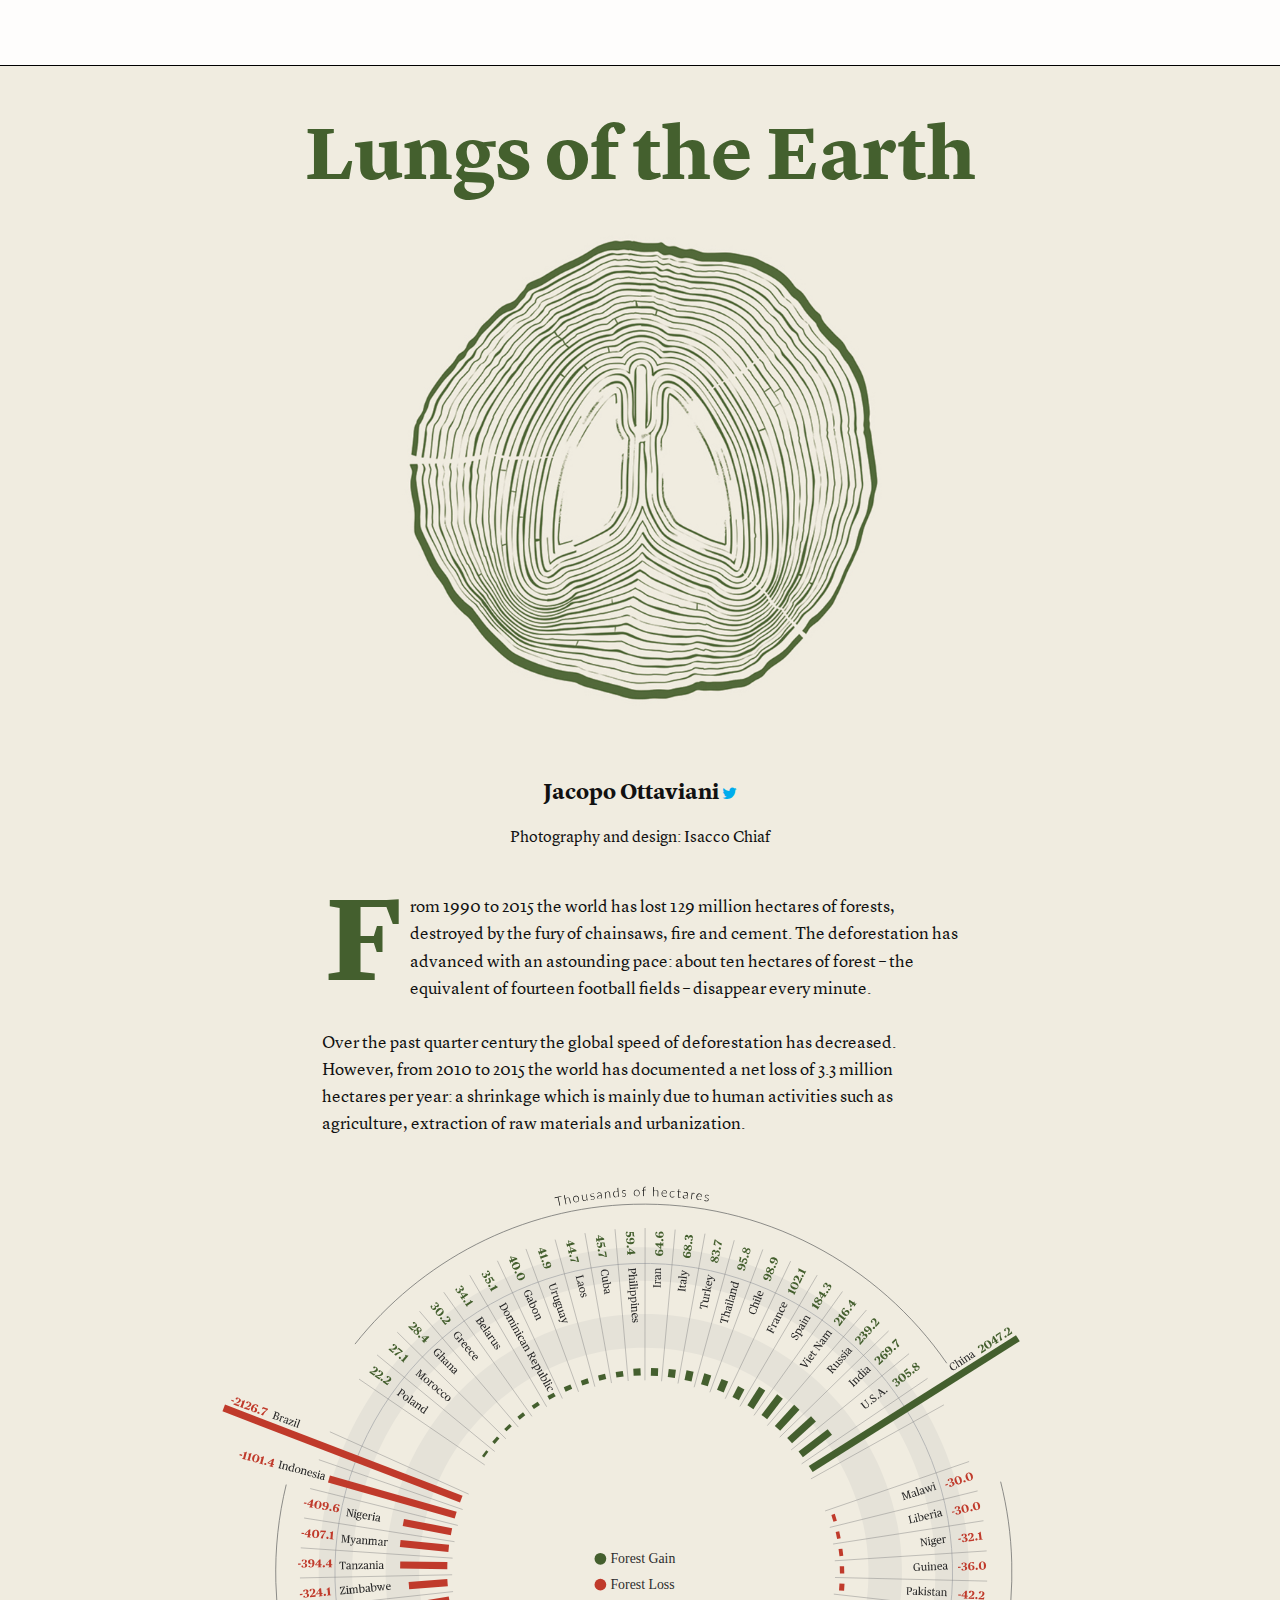
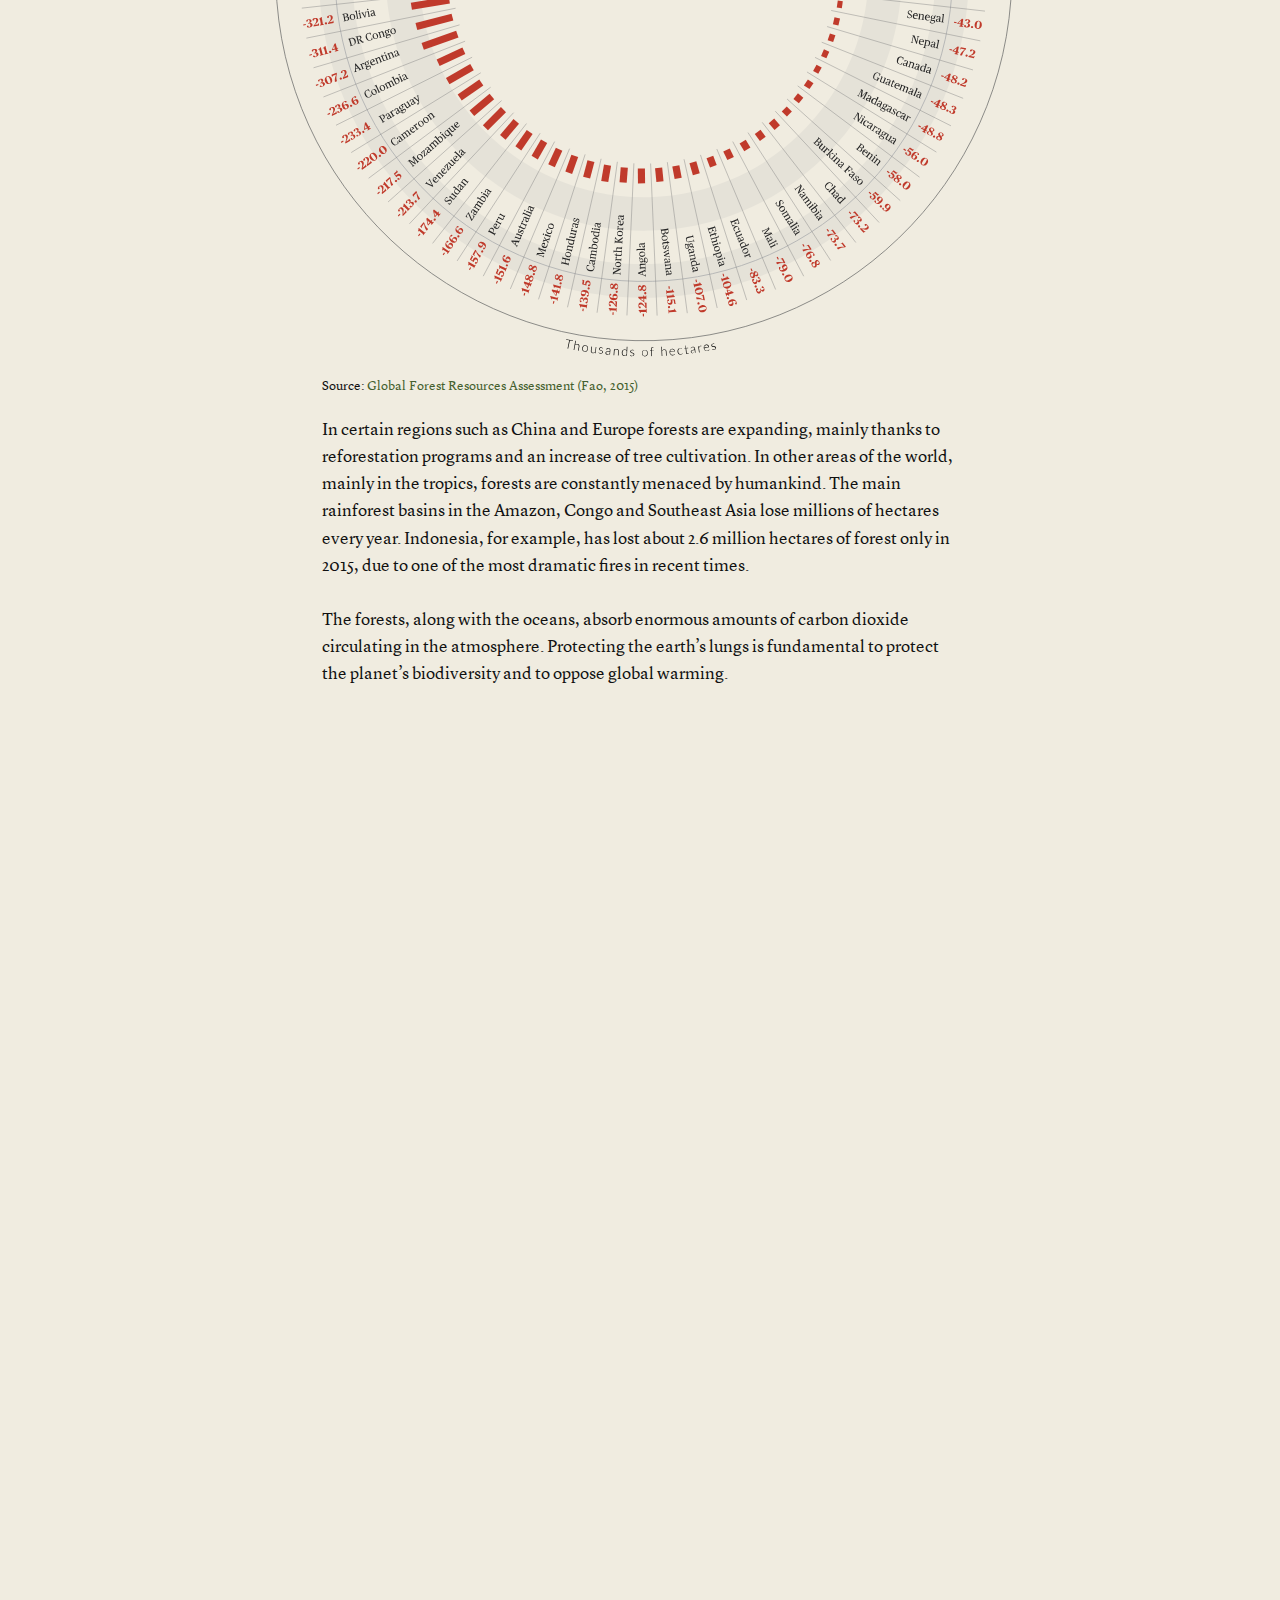
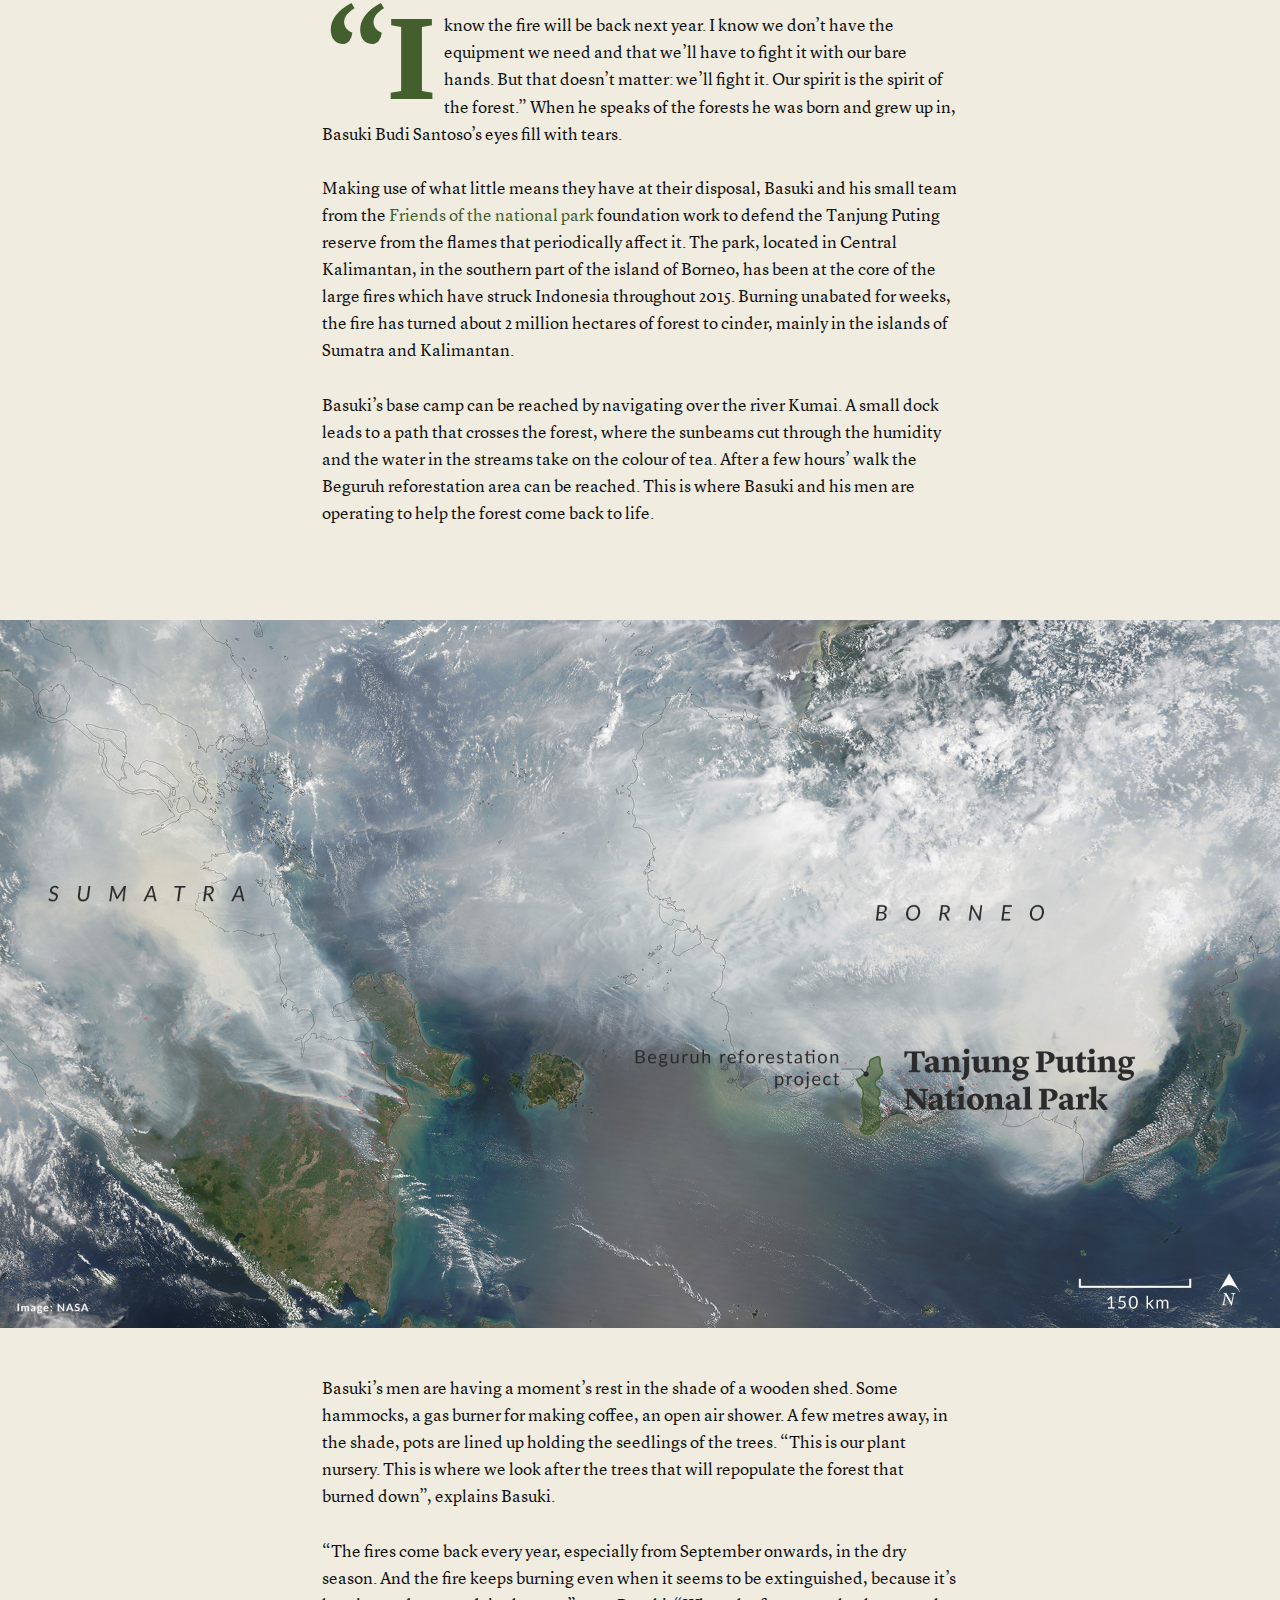
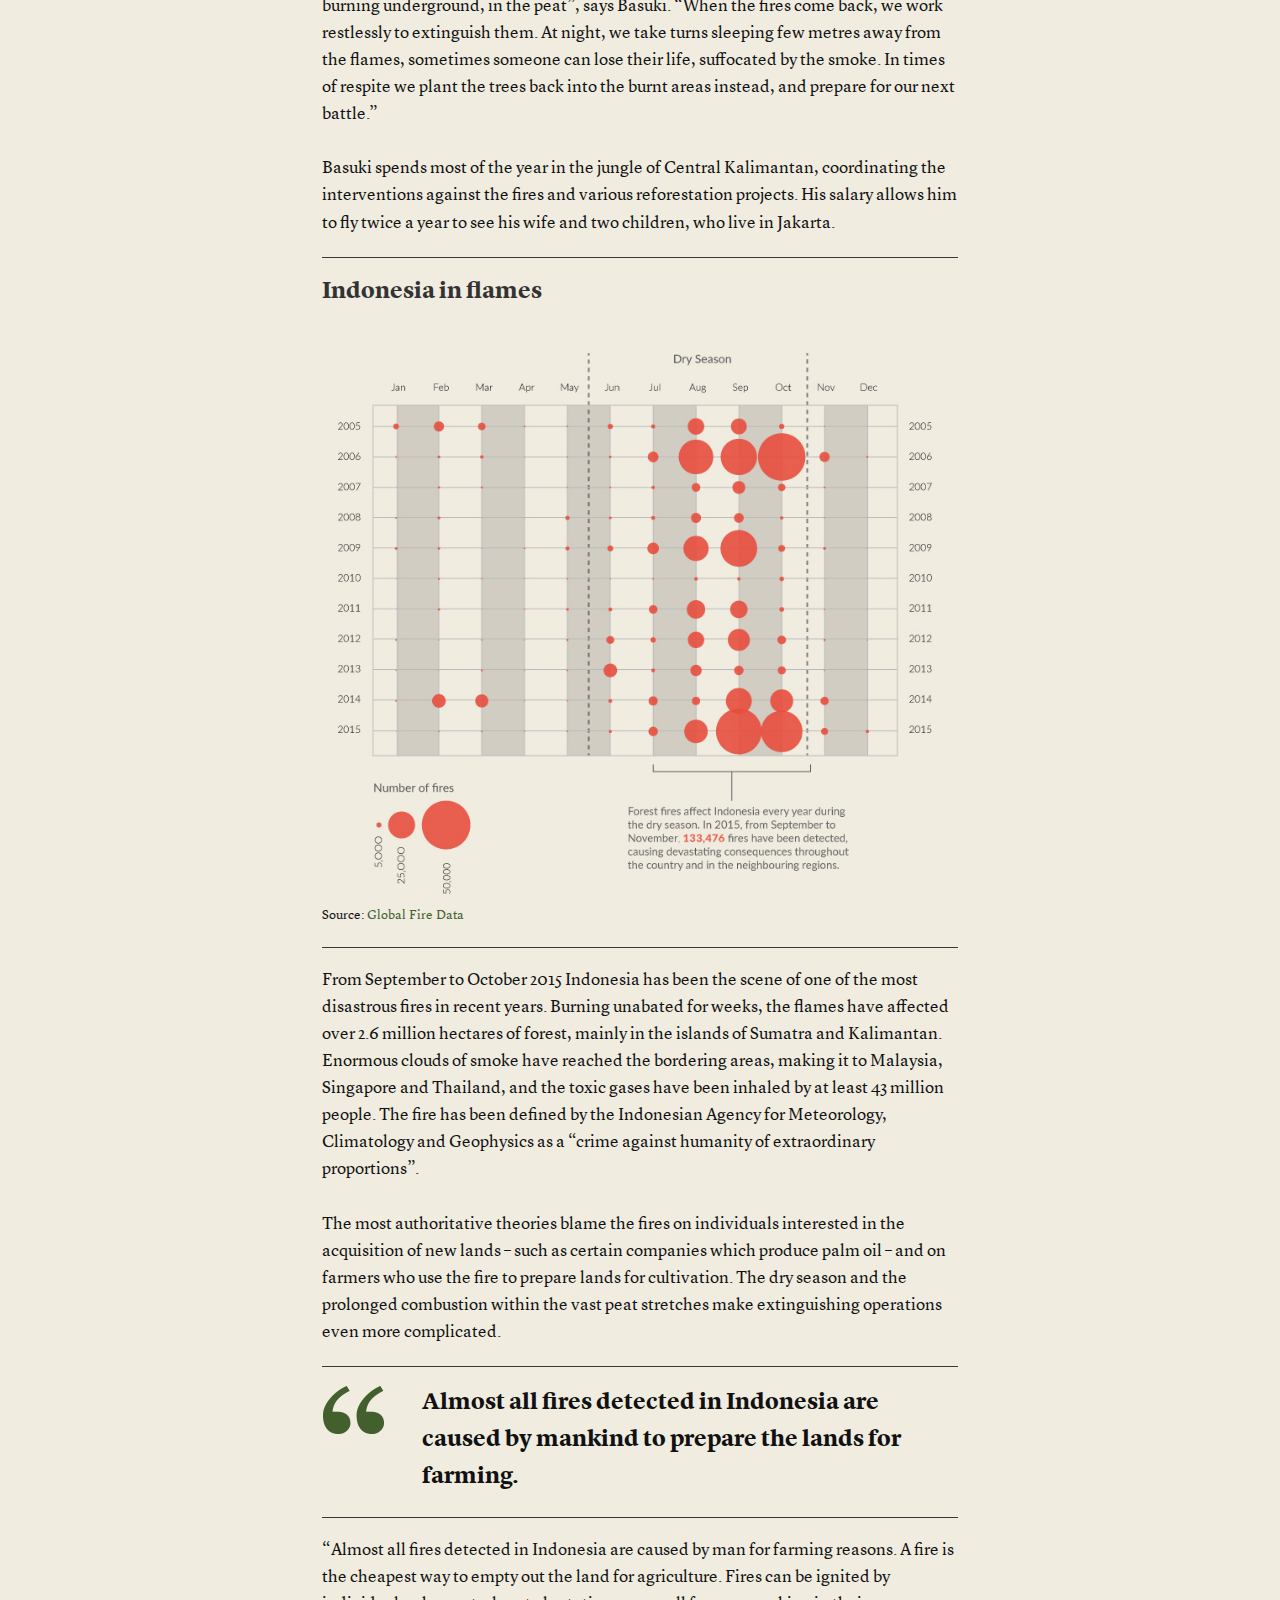
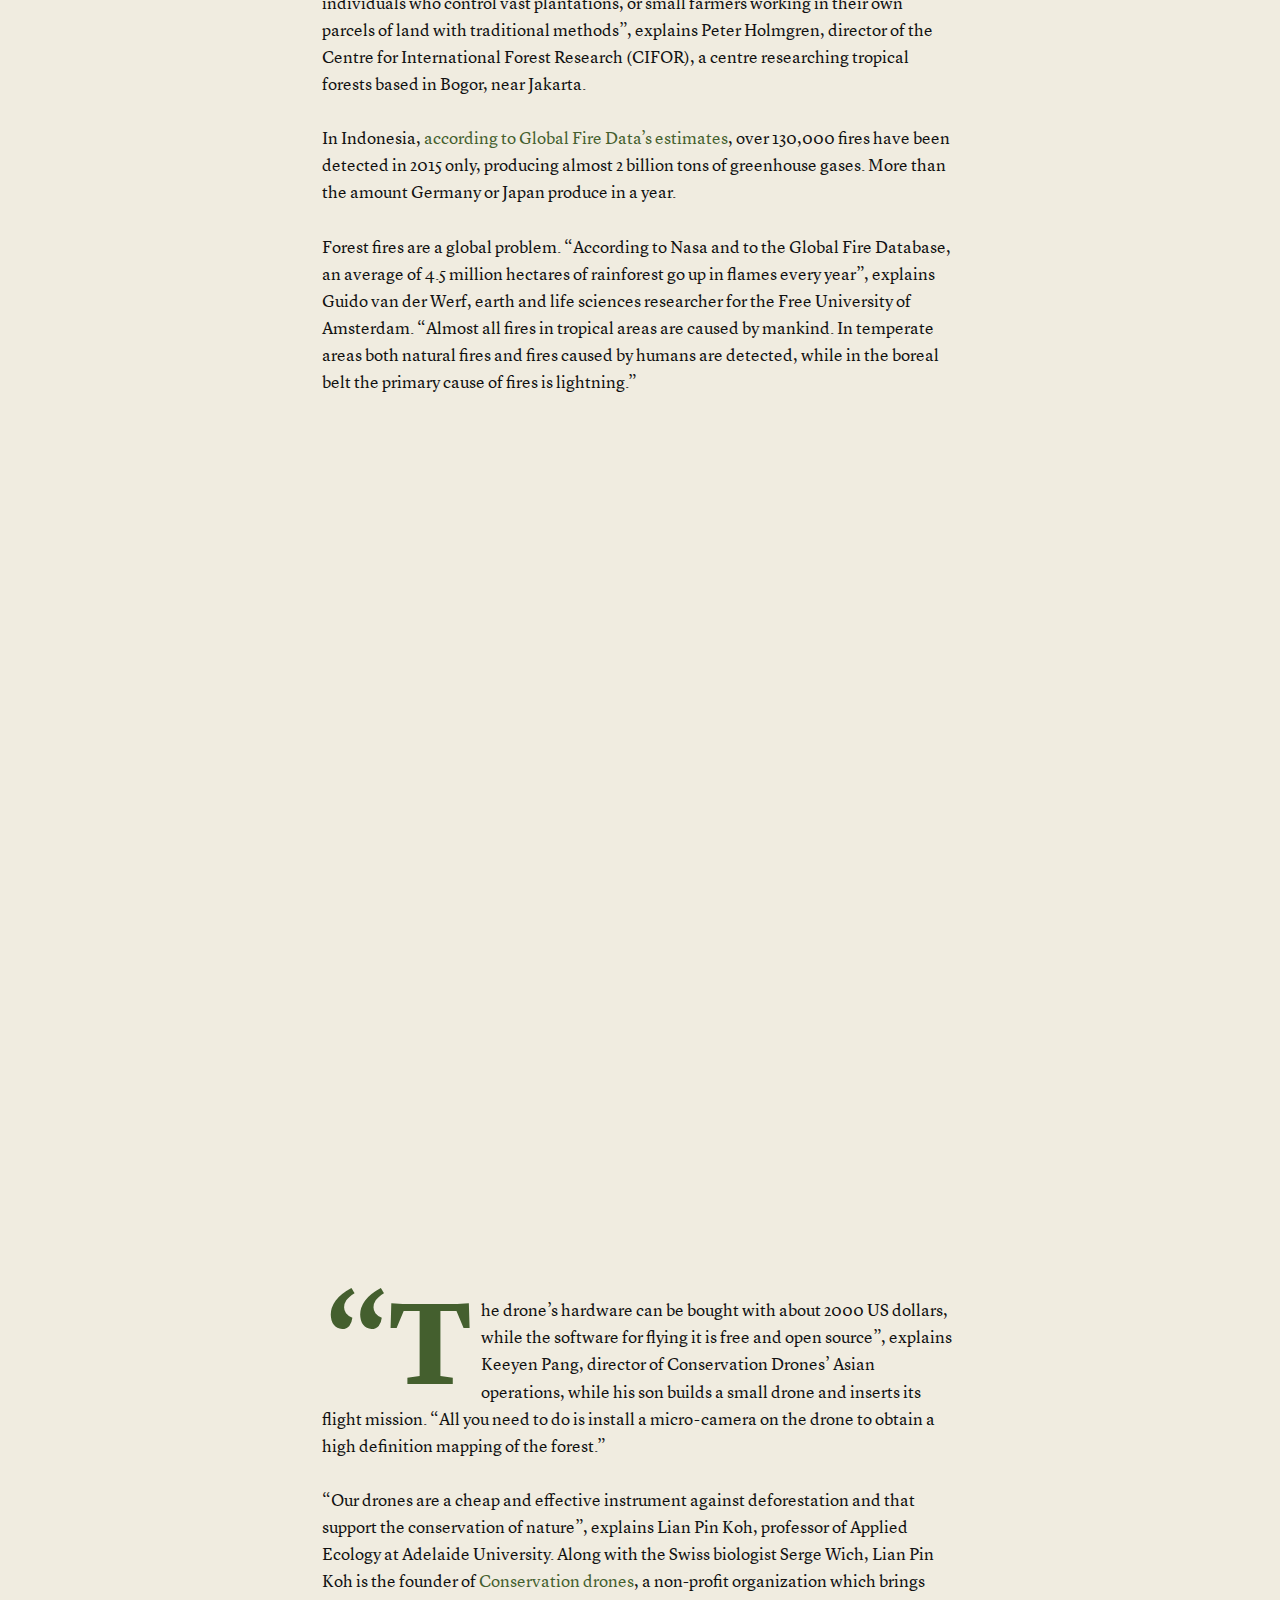
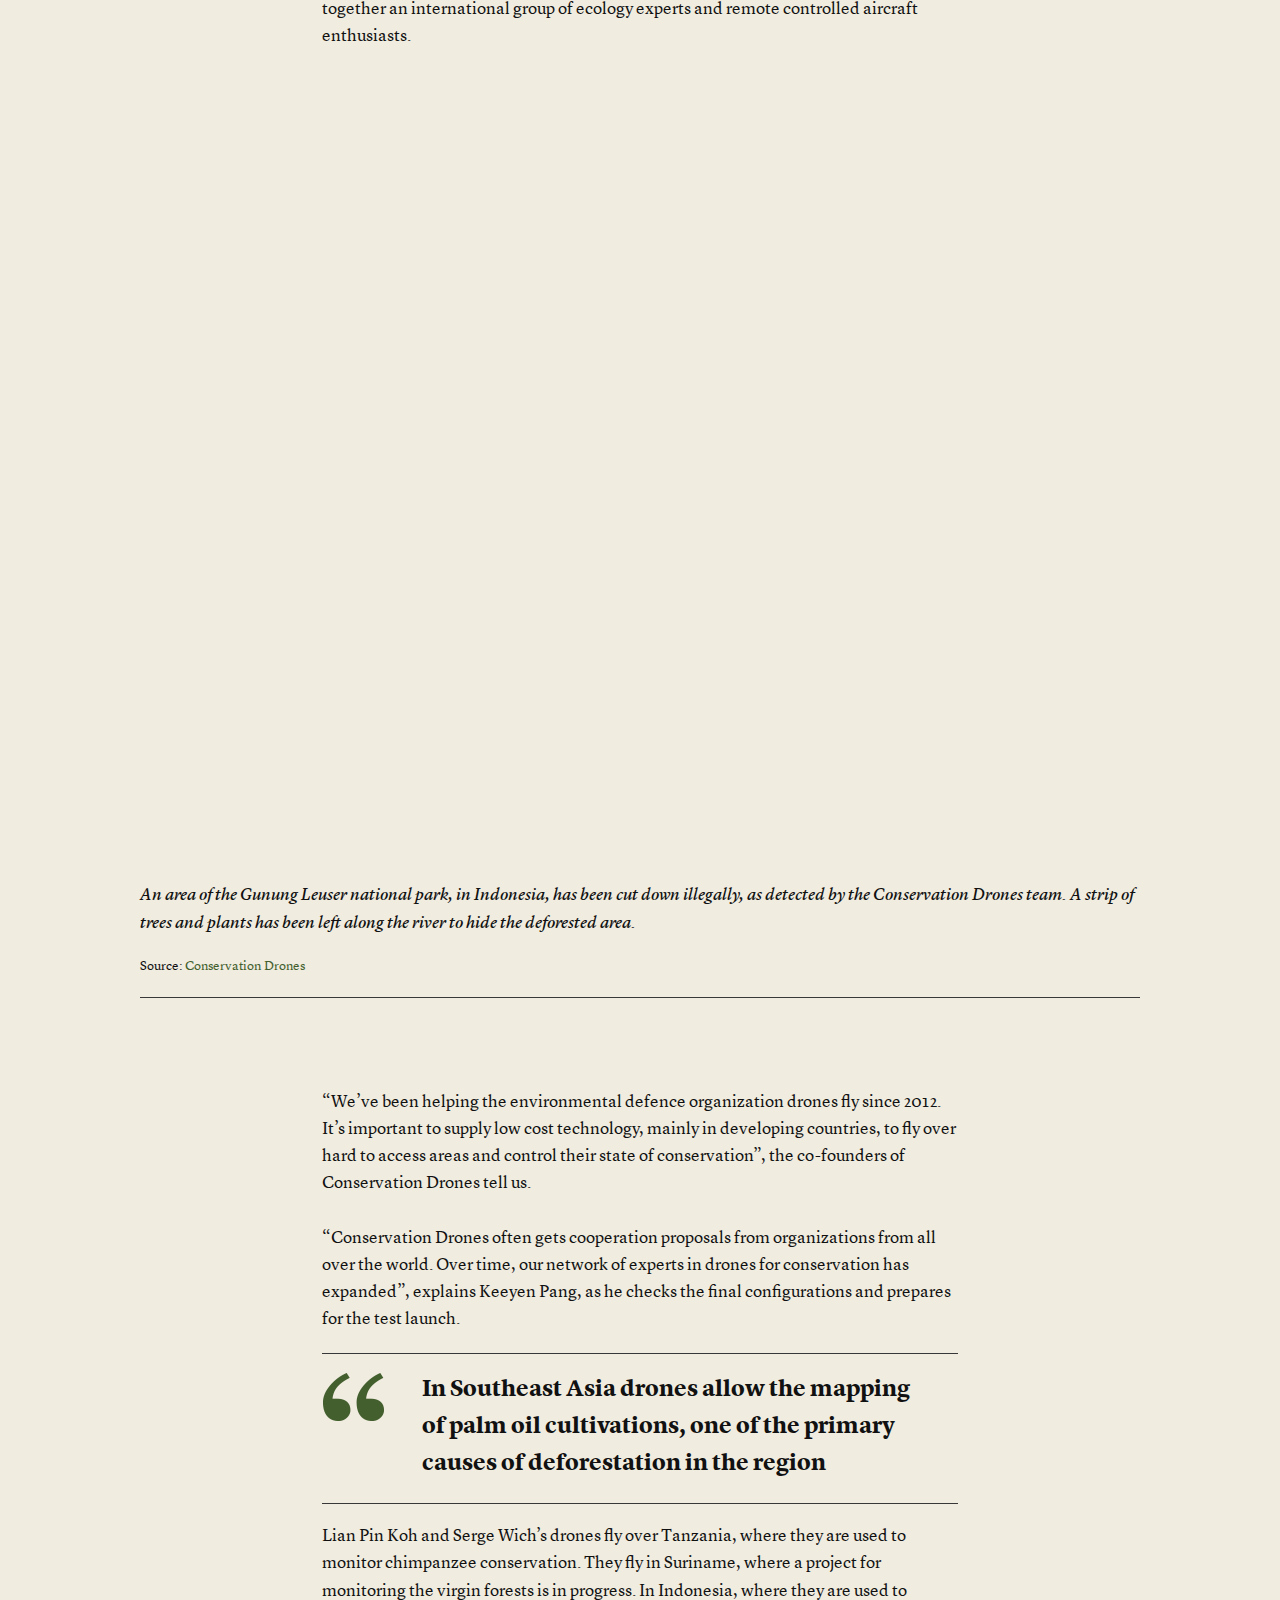
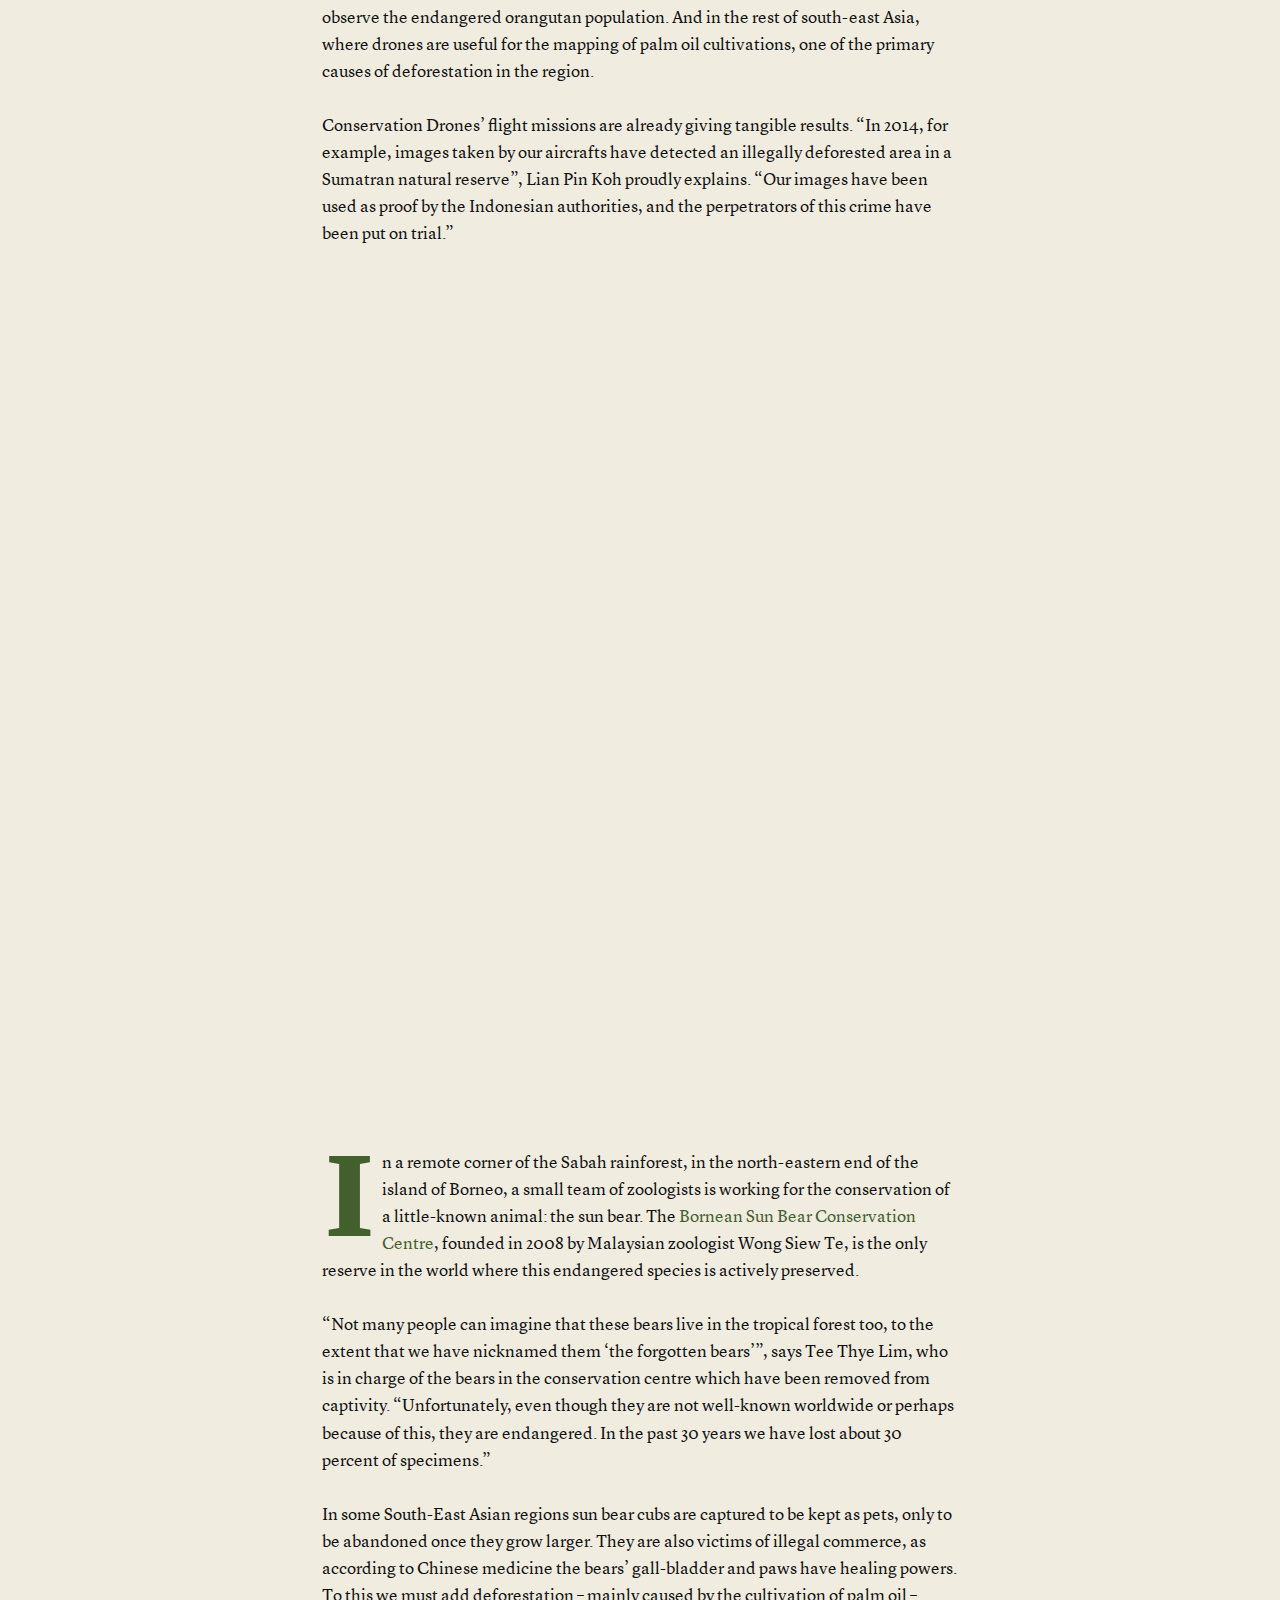
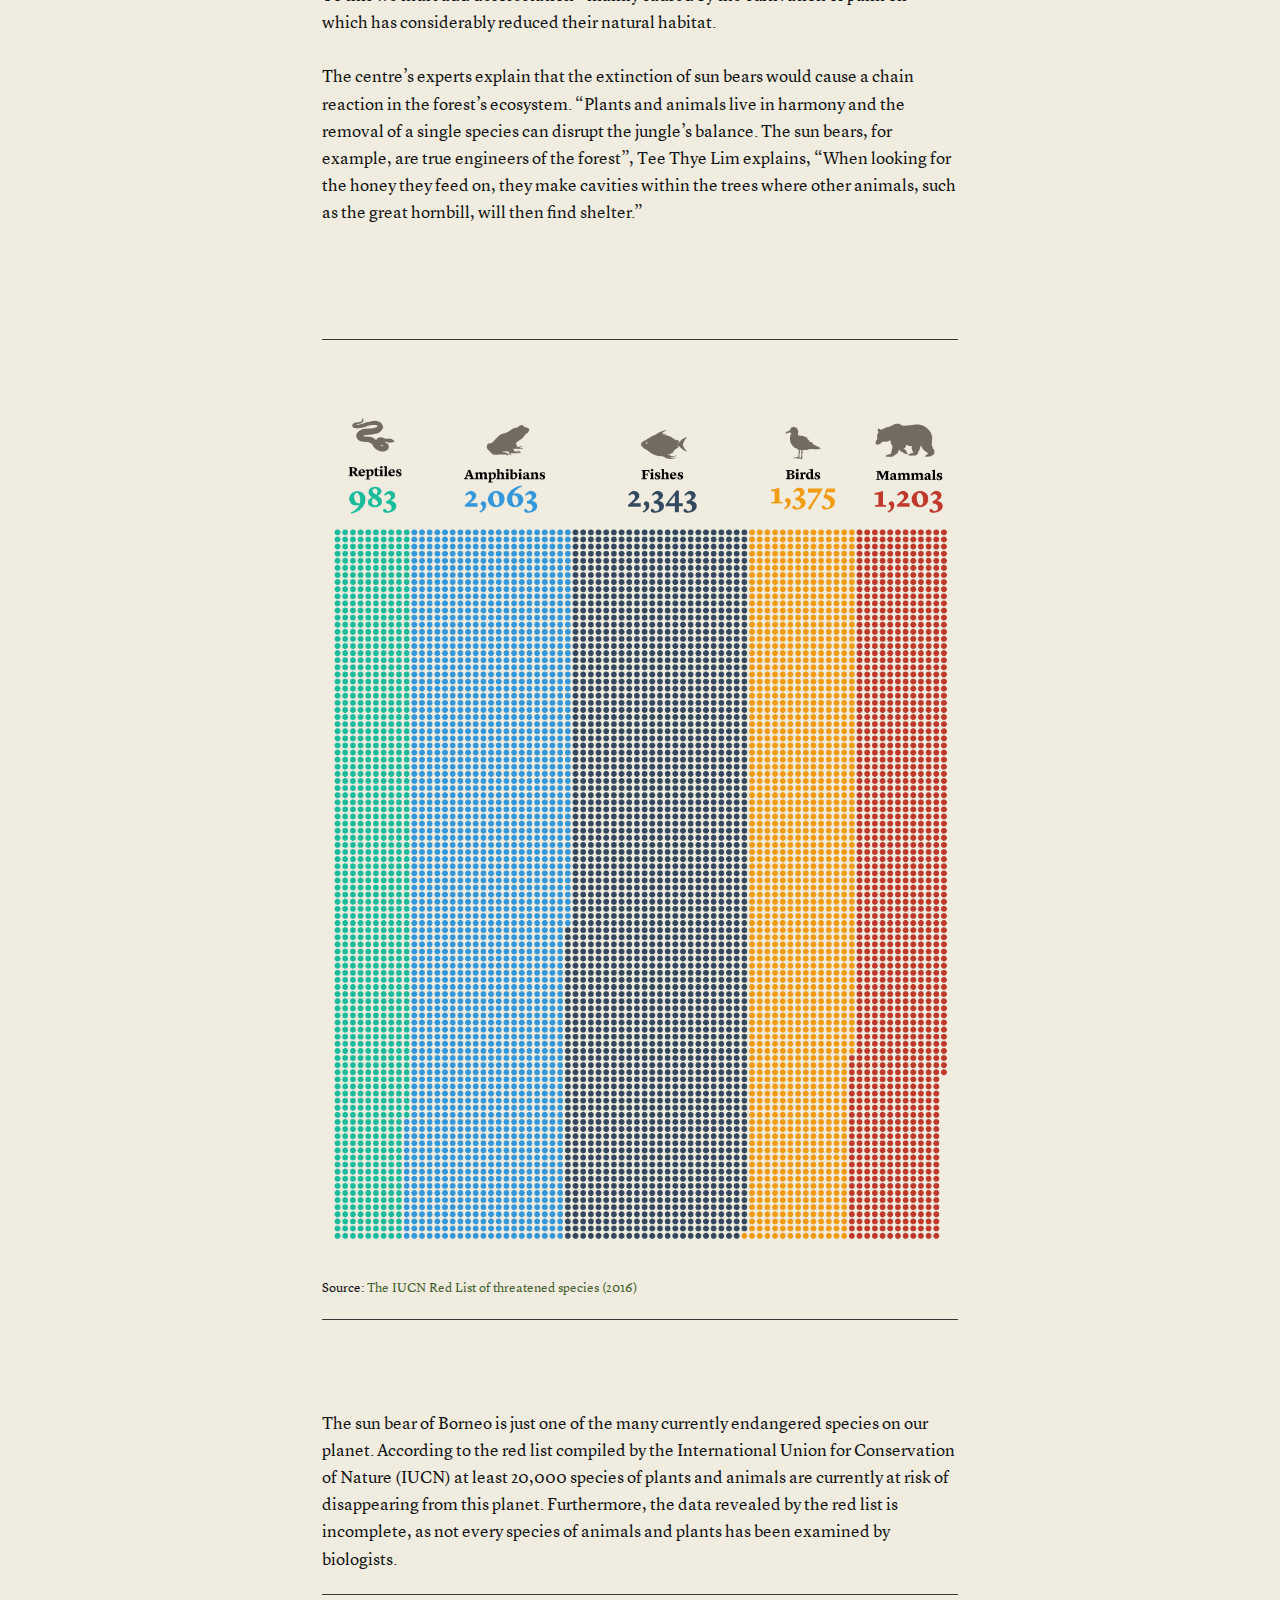
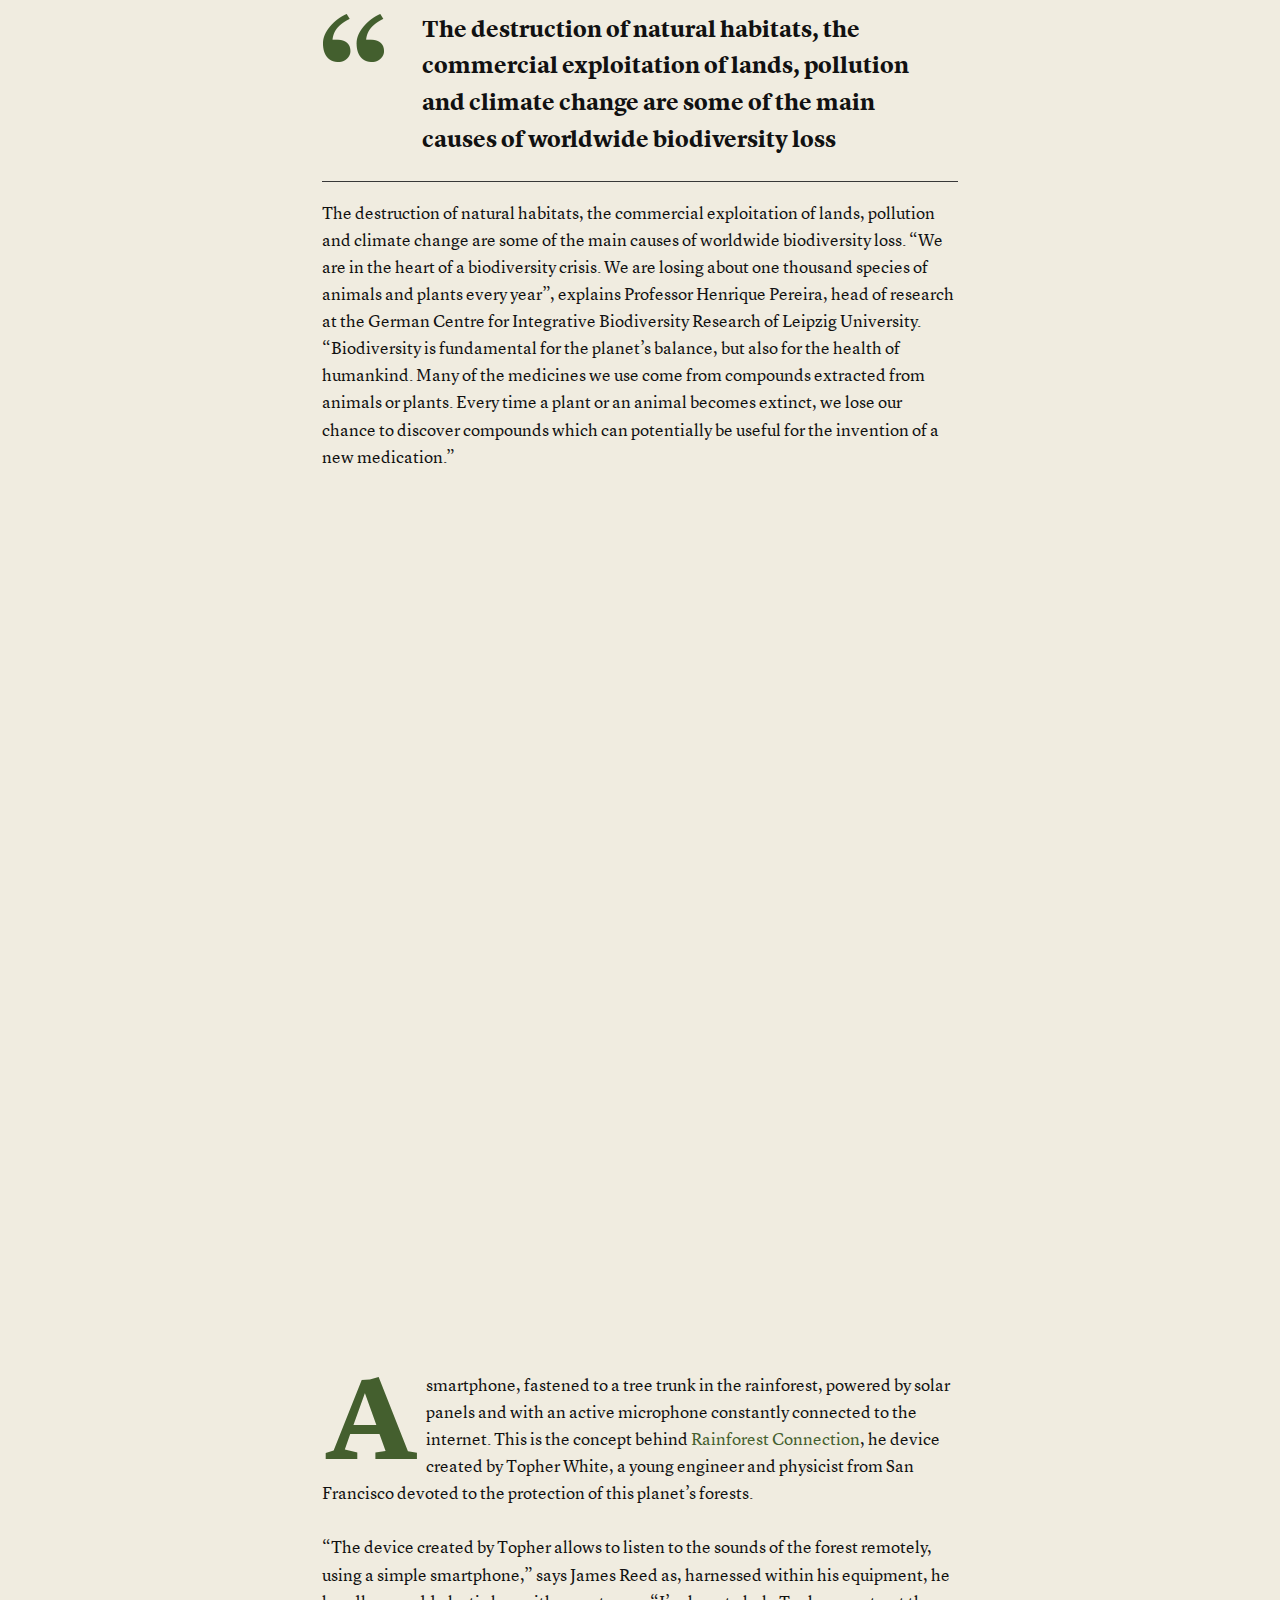
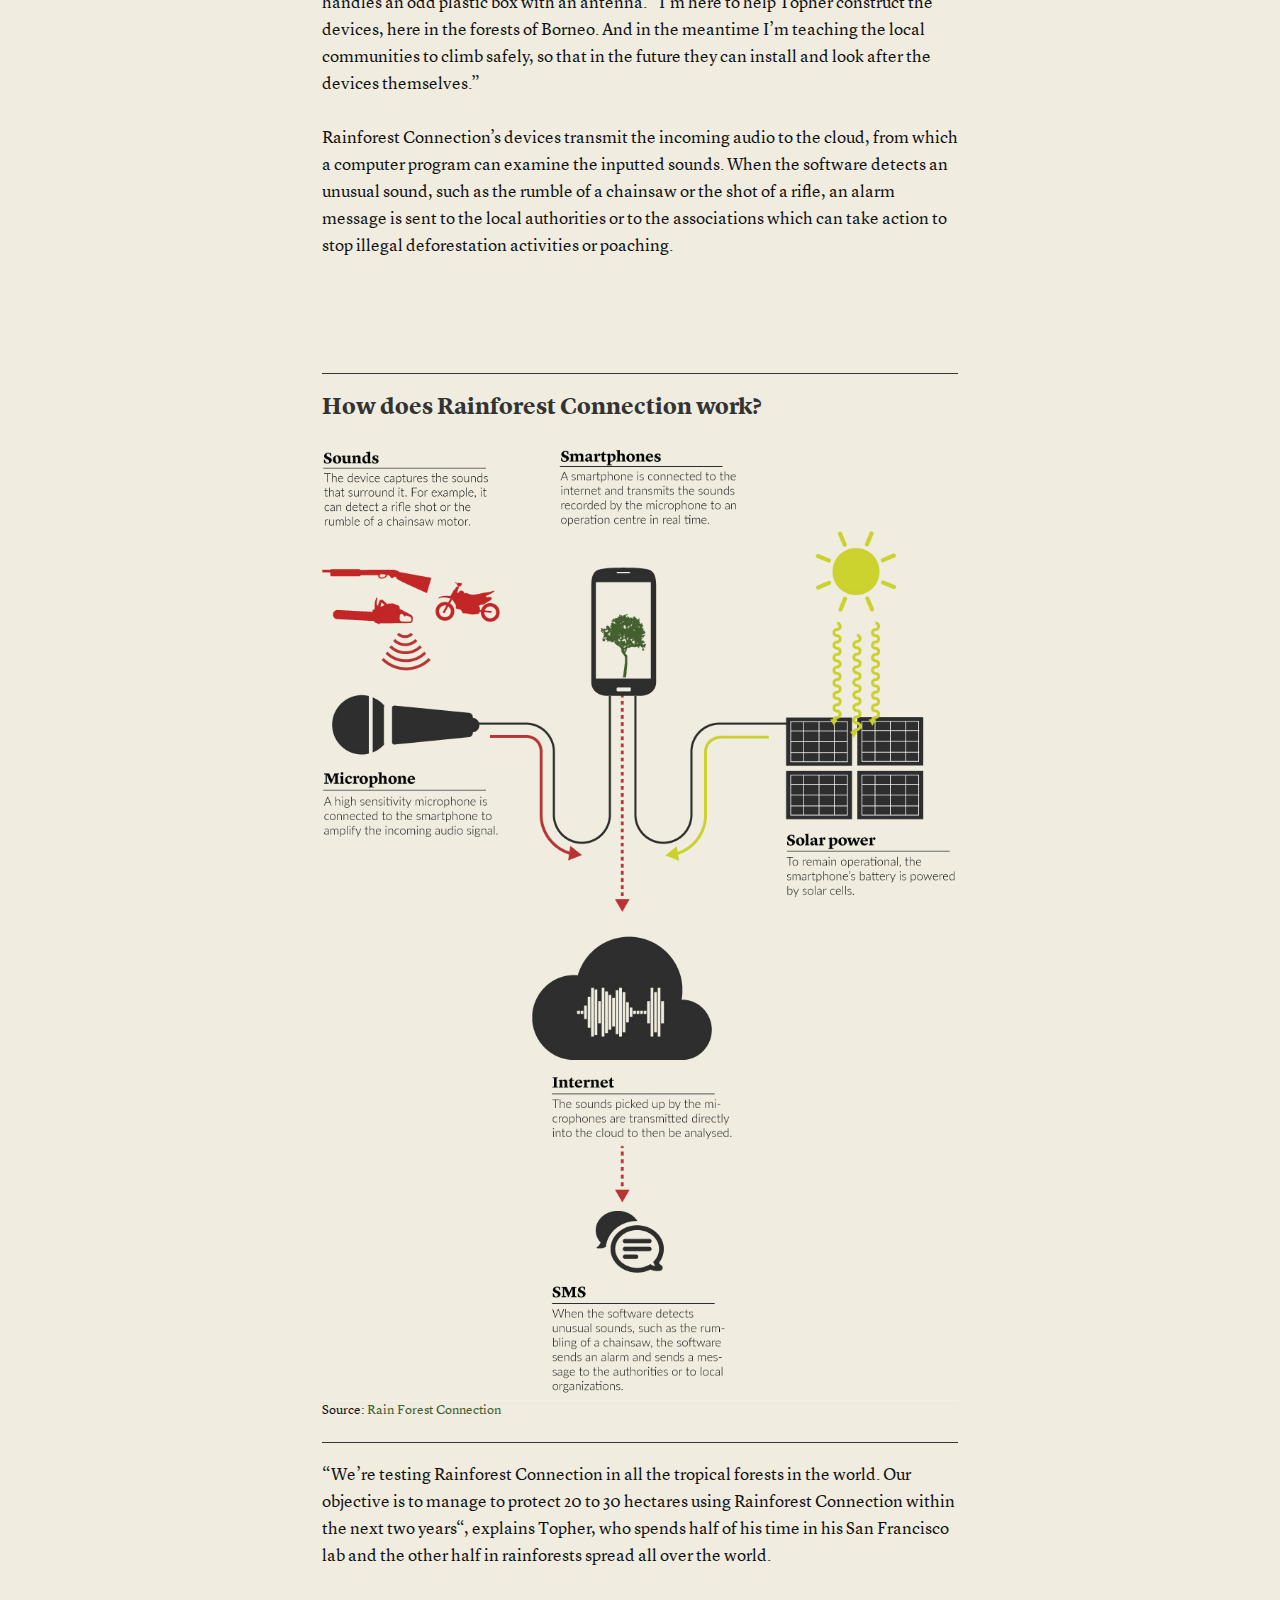
==== commit 9128ecb6: "asfa" ====
--- a/en/index.html
+++ b/en/index.html
@@ -120,8 +120,8 @@
 
                 <!-- --------------------------- LOGO - ADD COMMENT TO REMOVE------------------- -->
 
-                <a href="#"> <img class="hide-for-small" src="images/logo-spiegel.png"> </a>
-                <a href="#"> <img class="show-for-small-only" src="images/logo-spiegel.png"> </a>
+                <!--<a href="#"> <img class="hide-for-small" src="images/logo-spiegel.png"> </a>
+                <a href="#"> <img class="show-for-small-only" src="images/logo-spiegel.png"> </a>-->
 
                 <!-- ---------------------------  END LOGO - CLOSE COMMENT TO REMOVE------------------- -->
 
